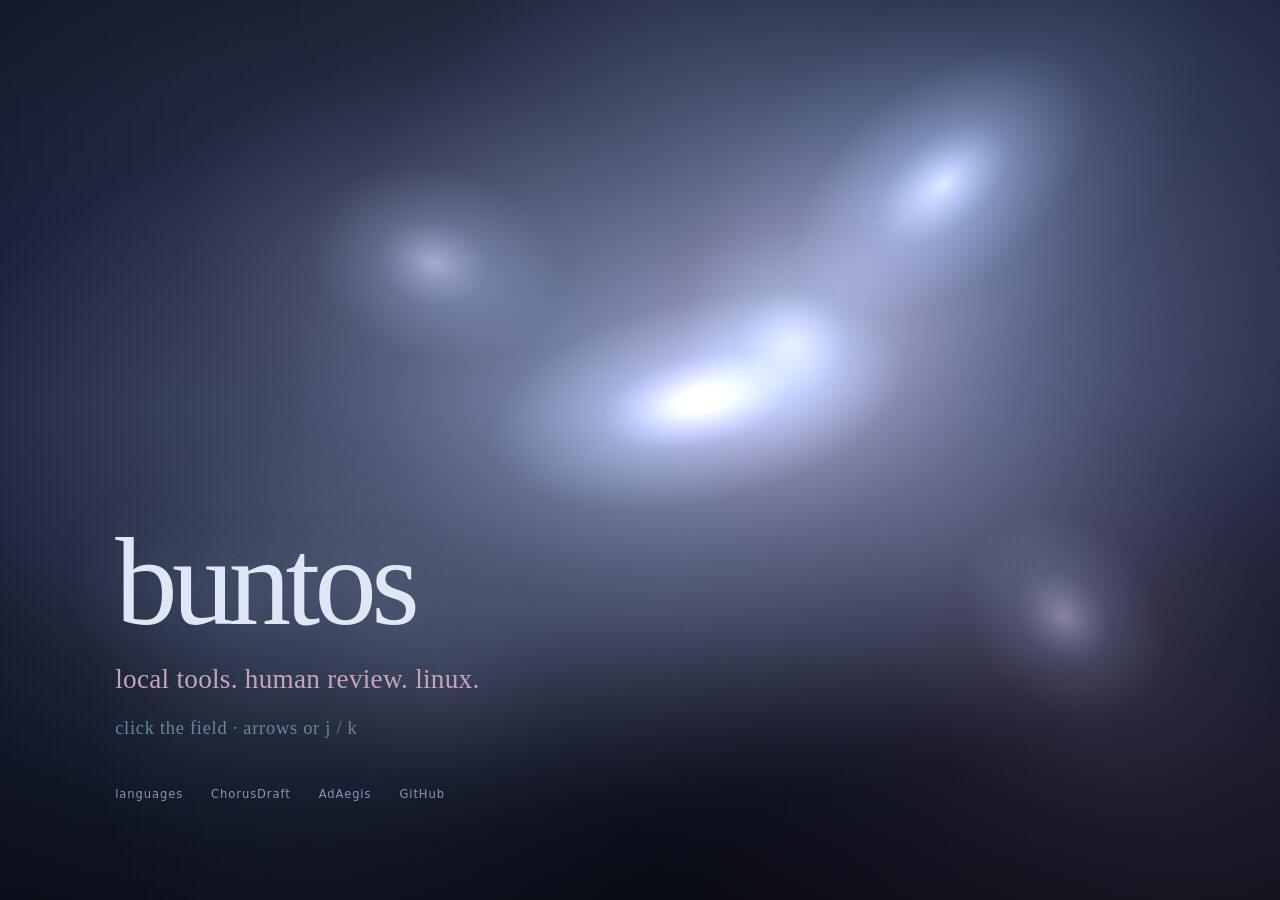
==== docs/index.html @ b964a461 "Field home: whisper node and click-the-field hint; still field.css + field.js." ====
<!DOCTYPE html>
<html lang="en">
<head>
  <meta charset="utf-8" />
  <meta name="viewport" content="width=device-width, initial-scale=1" />
  <title>Buntos</title>
  <meta name="description" content="Buntos. Local tools. Human review. Linux." />
  <meta name="theme-color" content="#0c1124" />
  <meta property="og:title" content="Buntos" />
  <meta property="og:description" content="Local tools. Human review. Linux." />
  <meta property="og:type" content="website" />
  <link rel="stylesheet" href="./field.css" />
</head>
<body>
  <canvas id="field" aria-hidden="true"></canvas>
  <div class="veil" aria-hidden="true"></div>
  <p id="whisper" class="whisper" aria-live="polite"></p>
  <main>
    <h1 class="name">buntos</h1>
    <p class="quiet">local tools. human review. linux.</p>
    <p class="hint">click the field · arrows or j / k</p>
    <nav aria-label="Places">
      <a href="./langs.html">languages</a>
      <a href="https://github.com/buntatoes/chorusdraft">ChorusDraft</a>
      <a href="https://github.com/buntatoes/adaegis">AdAegis</a>
      <a href="https://github.com/buntatoes">GitHub</a>
    </nav>
  </main>
  <script src="./field.js"></script>
</body>
</html>
---- docs/field.css ----
:root {
  --night: #090b16;
  --fog: #0c1124;
  --mist: #141a33;
  --moon: #dfe6f5;
  --moon-soft: #e8e4f0;
  --rose: #c4a5b8;
  --water: #7aa3b8;
  --bloom: #9bb0d4;
  --serif: Georgia, "Iowan Old Style", "Palatino Linotype", Palatino, serif;
  --ui: system-ui, -apple-system, "Segoe UI", sans-serif;
}

*,
*::before,
*::after {
  box-sizing: border-box;
}

html,
body {
  margin: 0;
  min-height: 100%;
  background: #090b16;
  color: var(--moon-soft);
}

body {
  min-height: 100vh;
  min-height: 100dvh;
  overflow: hidden;
  font-family: var(--serif);
  background:
    radial-gradient(120% 80% at 50% -10%, #141a33 0%, transparent 55%),
    radial-gradient(90% 70% at 100% 100%, rgba(122, 163, 184, 0.18), transparent 50%),
    radial-gradient(70% 60% at 0% 90%, rgba(196, 165, 184, 0.14), transparent 48%),
    linear-gradient(180deg, #0c1124 0%, #141a33 42%, #090b16 100%);
}

#field {
  position: fixed;
  inset: 0;
  width: 100%;
  height: 100%;
  display: block;
  z-index: 0;
  pointer-events: none;
}

.veil {
  position: fixed;
  inset: 0;
  z-index: 1;
  pointer-events: none;
  background:
    radial-gradient(ellipse 70% 50% at 50% 100%, rgba(9, 11, 22, 0.55), transparent 62%),
    radial-gradient(ellipse 50% 40% at 50% 0%, rgba(155, 176, 212, 0.08), transparent 55%);
}

.whisper {
  position: fixed;
  left: 50%;
  top: 38%;
  z-index: 4;
  margin: 0;
  max-width: 90vw;
  pointer-events: none;
  transform: translate(-50%, -50%);
  font-family: var(--serif);
  font-size: clamp(2.6rem, 8vw, 6.2rem);
  font-weight: 400;
  letter-spacing: 0.01em;
  line-height: 1;
  text-align: center;
  color: var(--moon-soft);
  text-shadow:
    0 0 36px rgba(155, 176, 212, 0.55),
    0 0 72px rgba(196, 165, 184, 0.28);
  mix-blend-mode: screen;
  opacity: 0;
  transition: opacity 0.9s ease;
}

.whisper.is-on {
  opacity: 0.94;
}

.whisper.is-out {
  opacity: 0;
  transition: opacity 1.5s ease;
}

main {
  position: relative;
  z-index: 3;
  min-height: 100vh;
  min-height: 100dvh;
  display: flex;
  flex-direction: column;
  justify-content: flex-end;
  padding: 8vh 9vw 11vh;
  max-width: 44rem;
}

.name {
  margin: 0;
  font-size: clamp(3.4rem, 10vw, 7.8rem);
  font-weight: 400;
  letter-spacing: -0.045em;
  line-height: 0.9;
  text-transform: lowercase;
  color: var(--moon);
  text-shadow: 0 0 64px rgba(155, 176, 212, 0.28);
}

.quiet {
  margin: 1.4rem 0 0;
  max-width: 22em;
  font-size: clamp(1.15rem, 2.5vw, 1.7rem);
  font-weight: 400;
  letter-spacing: 0.01em;
  line-height: 1.45;
  text-transform: lowercase;
  color: var(--rose);
}

.hint {
  margin: 1.05rem 0 0;
  max-width: 28em;
  font-family: var(--serif);
  font-size: clamp(0.95rem, 1.8vw, 1.15rem);
  font-weight: 400;
  letter-spacing: 0.04em;
  line-height: 1.4;
  text-transform: lowercase;
  color: var(--water);
  opacity: 0.78;
}

nav {
  margin-top: 2.8rem;
  display: flex;
  flex-wrap: wrap;
  gap: 0.9rem 1.75rem;
  font-family: var(--ui);
  font-size: 0.72rem;
  font-weight: 500;
  letter-spacing: 0.08em;
}

nav a {
  color: var(--bloom);
  text-decoration: none;
  opacity: 0.82;
}

nav a:hover {
  color: var(--moon);
  opacity: 1;
}

nav a:focus-visible {
  outline: none;
  color: var(--moon);
  opacity: 1;
  box-shadow: 0 0 0 6px rgba(155, 176, 212, 0.18);
  border-radius: 999px;
}

@media (prefers-reduced-motion: reduce) {
  *,
  *::before,
  *::after {
    animation: none !important;
    transition: none !important;
  }
}
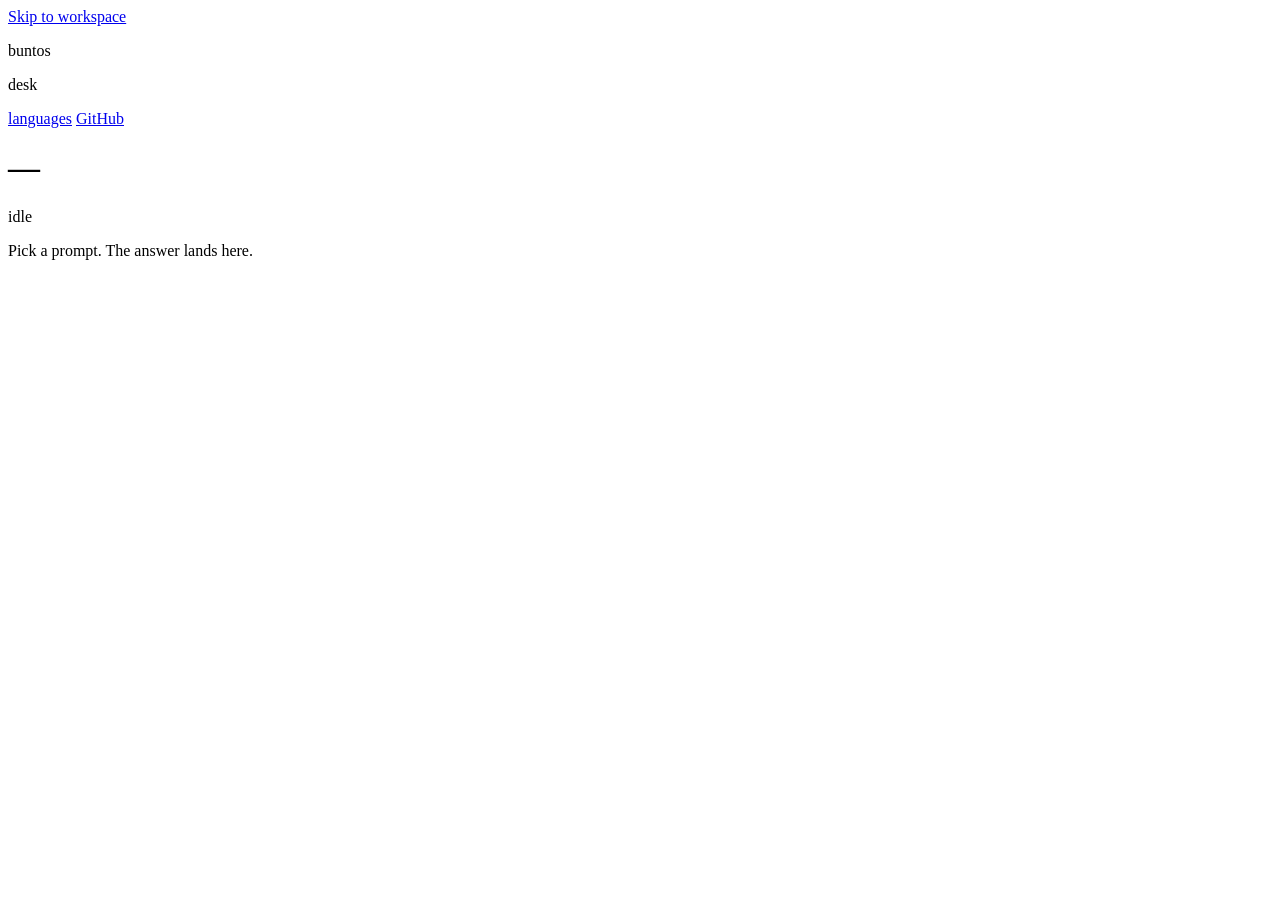
==== commit 21fd6d23: "Add desk index and roster copy." ====
--- a/docs/index.html
+++ b/docs/index.html
@@ -4,28 +4,73 @@
   <meta charset="utf-8" />
   <meta name="viewport" content="width=device-width, initial-scale=1" />
   <title>Buntos</title>
-  <meta name="description" content="Buntos. Local tools. Human review. Linux." />
-  <meta name="theme-color" content="#0c1124" />
+  <meta name="description" content="Buntos. Local tools. Human review. Linux. A desk of bots." />
+  <meta name="theme-color" content="#0e1016" />
   <meta property="og:title" content="Buntos" />
   <meta property="og:description" content="Local tools. Human review. Linux." />
   <meta property="og:type" content="website" />
-  <link rel="stylesheet" href="./field.css" />
+  <link rel="stylesheet" href="./desk.css" />
 </head>
 <body>
-  <canvas id="field" aria-hidden="true"></canvas>
-  <div class="veil" aria-hidden="true"></div>
-  <p id="whisper" class="whisper" aria-live="polite"></p>
-  <main>
-    <h1 class="name">buntos</h1>
-    <p class="quiet">local tools. human review. linux.</p>
-    <p class="hint">click the field · arrows or j / k</p>
-    <nav aria-label="Places">
-      <a href="./langs.html">languages</a>
-      <a href="https://github.com/buntatoes/chorusdraft">ChorusDraft</a>
-      <a href="https://github.com/buntatoes/adaegis">AdAegis</a>
-      <a href="https://github.com/buntatoes">GitHub</a>
-    </nav>
-  </main>
-  <script src="./field.js"></script>
+  <a class="skip" href="#workspace">Skip to workspace</a>
+
+  <div class="desk">
+    <aside class="rail">
+      <header class="brand">
+        <p class="brand-name">buntos</p>
+        <p class="brand-tag">desk</p>
+      </header>
+
+      <div
+        id="roster"
+        class="roster"
+        role="listbox"
+        tabindex="0"
+        aria-label="Bots"
+        aria-activedescendant=""
+      ></div>
+
+      <footer class="rail-foot">
+        <a href="./langs.html">languages</a>
+        <a href="https://github.com/buntatoes">GitHub</a>
+      </footer>
+    </aside>
+
+    <main id="workspace" class="workspace">
+      <header class="work-head">
+        <div class="work-id">
+          <h1 id="bot-name">—</h1>
+          <p id="bot-title" class="work-title"></p>
+        </div>
+        <p id="status-verb" class="status-verb" data-status="idle">idle</p>
+      </header>
+
+      <p id="bot-about" class="about"></p>
+      <p class="visit-wrap">
+        <a id="bot-visit" class="visit" href="#" hidden></a>
+      </p>
+
+      <div id="chips" class="chips" role="group" aria-label="Prompts"></div>
+
+      <section class="surface" aria-label="Transcript">
+        <p id="empty-hint" class="empty">Pick a prompt. The answer lands here.</p>
+        <div id="transcript" class="transcript" aria-live="polite" aria-relevant="additions"></div>
+      </section>
+    </main>
+  </div>
+
+  <noscript>
+    <div class="noscript">
+      <p>This desk needs JavaScript. Meanwhile:</p>
+      <ul>
+        <li><a href="https://github.com/buntatoes/holdfast">Holdfast</a> — syscall gate</li>
+        <li><a href="https://github.com/buntatoes/chorusdraft">ChorusDraft</a> — social drafts</li>
+        <li><a href="https://github.com/buntatoes/adaegis">AdAegis</a> — ad blocker</li>
+        <li><a href="./langs.html">languages</a> — constellation</li>
+      </ul>
+    </div>
+  </noscript>
+
+  <script src="./desk.js"></script>
 </body>
 </html>
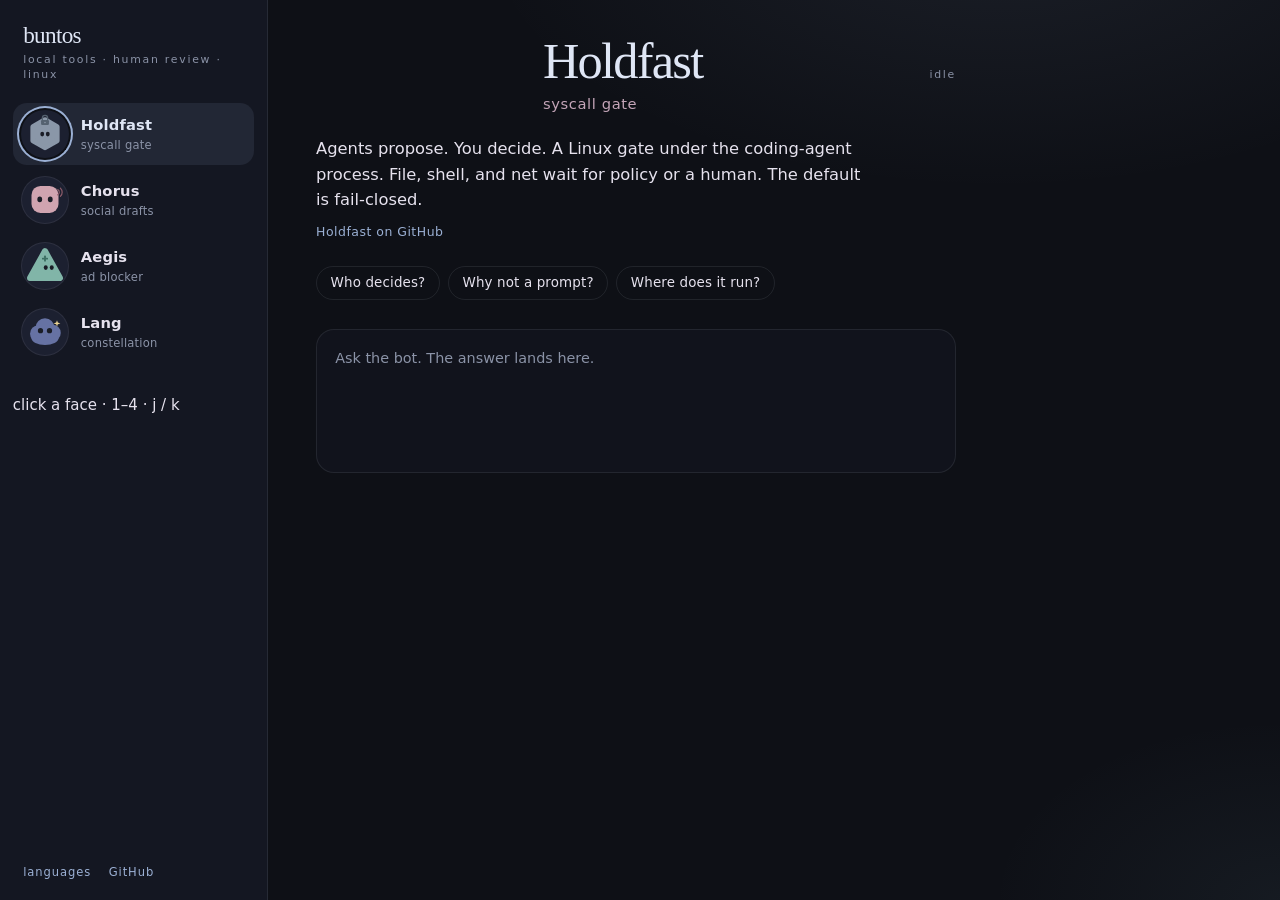
==== commit 0692baa0: "Give the four desk bots shape-and-eyes faces with blink motion." ====
--- a/docs/index.html
+++ b/docs/index.html
@@ -4,8 +4,8 @@
   <meta charset="utf-8" />
   <meta name="viewport" content="width=device-width, initial-scale=1" />
   <title>Buntos</title>
-  <meta name="description" content="Buntos. Local tools. Human review. Linux. A desk of bots." />
-  <meta name="theme-color" content="#0e1016" />
+  <meta name="description" content="Buntos. Local tools. Human review. Linux. A desk of four little bots." />
+  <meta name="theme-color" content="#101218" />
   <meta property="og:title" content="Buntos" />
   <meta property="og:description" content="Local tools. Human review. Linux." />
   <meta property="og:type" content="website" />
@@ -18,7 +18,7 @@
     <aside class="rail">
       <header class="brand">
         <p class="brand-name">buntos</p>
-        <p class="brand-tag">desk</p>
+        <p class="brand-tag">local tools · human review · linux</p>
       </header>
 
       <div
@@ -30,6 +30,8 @@
         aria-activedescendant=""
       ></div>
 
+      <p class="rail-hint">click a face · 1–4 · j / k</p>
+
       <footer class="rail-foot">
         <a href="./langs.html">languages</a>
         <a href="https://github.com/buntatoes">GitHub</a>
@@ -38,6 +40,7 @@
 
     <main id="workspace" class="workspace">
       <header class="work-head">
+        <div class="work-face" id="work-face" aria-hidden="true"></div>
         <div class="work-id">
           <h1 id="bot-name">—</h1>
           <p id="bot-title" class="work-title"></p>
@@ -53,7 +56,7 @@
       <div id="chips" class="chips" role="group" aria-label="Prompts"></div>
 
       <section class="surface" aria-label="Transcript">
-        <p id="empty-hint" class="empty">Pick a prompt. The answer lands here.</p>
+        <p id="empty-hint" class="empty">Ask the bot. The answer lands here.</p>
         <div id="transcript" class="transcript" aria-live="polite" aria-relevant="additions"></div>
       </section>
     </main>
@@ -63,7 +66,7 @@
     <div class="noscript">
       <p>This desk needs JavaScript. Meanwhile:</p>
       <ul>
-        <li><a href="https://github.com/buntatoes/holdfast">Holdfast</a> — syscall gate</li>
+        <li><a href="https://github.com/buntatoes/holdfast">Holdfast</a> — Linux gate</li>
         <li><a href="https://github.com/buntatoes/chorusdraft">ChorusDraft</a> — social drafts</li>
         <li><a href="https://github.com/buntatoes/adaegis">AdAegis</a> — ad blocker</li>
         <li><a href="./langs.html">languages</a> — constellation</li>
--- a/docs/desk.css
+++ b/docs/desk.css
@@ -0,0 +1,540 @@
+:root {
+  color-scheme: dark;
+  --desk: #0e1016;
+  --rail: #141722;
+  --well: #1c2030;
+  --hair: rgba(223, 230, 245, 0.09);
+  --ink: #e6e2ee;
+  --mute: #8b93a7;
+  --rose: #c4a5b8;
+  --water: #7aa3b8;
+  --bloom: #9bb0d4;
+  --moon: #dfe6f5;
+  --ui: system-ui, -apple-system, "Segoe UI", sans-serif;
+  --display: Georgia, "Iowan Old Style", "Palatino Linotype", Palatino, serif;
+  --avatar: 48px;
+  --radius: 18px;
+}
+
+*,
+*::before,
+*::after {
+  box-sizing: border-box;
+}
+
+html,
+body {
+  margin: 0;
+  min-height: 100%;
+  background: var(--desk);
+  color: var(--ink);
+}
+
+body {
+  min-height: 100vh;
+  min-height: 100dvh;
+  font-family: var(--ui);
+  font-size: 15px;
+  line-height: 1.45;
+  background:
+    radial-gradient(ellipse 70% 50% at 78% -8%, rgba(155, 176, 212, 0.09), transparent 58%),
+    radial-gradient(ellipse 45% 40% at 100% 100%, rgba(122, 163, 184, 0.07), transparent 50%),
+    var(--desk);
+}
+
+.skip {
+  position: absolute;
+  left: 0.75rem;
+  top: -3rem;
+  z-index: 20;
+  padding: 0.45rem 0.7rem;
+  border-radius: 999px;
+  background: var(--well);
+  color: var(--moon);
+  text-decoration: none;
+}
+
+.skip:focus {
+  top: 0.75rem;
+}
+
+.desk {
+  display: grid;
+  grid-template-columns: 16.75rem minmax(0, 1fr);
+  min-height: 100vh;
+  min-height: 100dvh;
+}
+
+.rail {
+  display: flex;
+  flex-direction: column;
+  gap: 1.1rem;
+  padding: 1.15rem 0.8rem 1rem;
+  background: var(--rail);
+  border-right: 1px solid var(--hair);
+}
+
+.brand {
+  padding: 0.35rem 0.65rem 0.15rem;
+}
+
+.brand-name {
+  margin: 0;
+  font-family: var(--display);
+  font-size: 1.45rem;
+  font-weight: 400;
+  letter-spacing: -0.03em;
+  line-height: 1;
+  color: var(--moon);
+}
+
+.brand-tag {
+  margin: 0.28rem 0 0;
+  font-size: 0.68rem;
+  letter-spacing: 0.16em;
+  text-transform: lowercase;
+  color: var(--mute);
+}
+
+.roster {
+  display: flex;
+  flex-direction: column;
+  gap: 0.28rem;
+  margin: 0;
+  padding: 0;
+  border: 0;
+  outline: none;
+}
+
+.roster:focus-visible {
+  box-shadow: 0 0 0 2px rgba(155, 176, 212, 0.35);
+  border-radius: var(--radius);
+}
+
+.option {
+  display: flex;
+  align-items: center;
+  gap: 0.75rem;
+  margin: 0;
+  padding: 0.42rem 0.5rem;
+  border-radius: 14px;
+  color: var(--mute);
+  cursor: pointer;
+}
+
+.option:hover {
+  background: rgba(155, 176, 212, 0.05);
+}
+
+.option.is-selected {
+  background: rgba(155, 176, 212, 0.1);
+  color: var(--ink);
+}
+
+.option.is-selected .opt-name {
+  color: var(--moon);
+}
+
+.avatar {
+  position: relative;
+  flex: 0 0 var(--avatar);
+  width: var(--avatar);
+  height: var(--avatar);
+  border-radius: 50%;
+  overflow: hidden;
+  background: var(--well);
+  box-shadow: inset 0 0 0 1px rgba(232, 228, 240, 0.08);
+}
+
+.option.is-selected .avatar {
+  box-shadow:
+    0 0 0 2px var(--desk),
+    0 0 0 4px var(--bloom);
+}
+
+.avatar img,
+.avatar svg {
+  display: block;
+  width: 100%;
+  height: 100%;
+}
+
+.avatar .bot-face {
+  transform-box: fill-box;
+  transform-origin: center;
+}
+
+.avatar .bot-eye {
+  transform-box: fill-box;
+  transform-origin: center;
+  animation: bot-blink 4.8s ease-in-out infinite;
+}
+
+.avatar .bot-eye-r {
+  animation-delay: 0.07s;
+}
+
+.avatar.is-idle .bot-face {
+  animation: idle-breathe 4.8s ease-in-out infinite;
+}
+
+.avatar.is-working .bot-face {
+  animation: kick 0.56s cubic-bezier(0.33, 1.35, 0.64, 1) infinite;
+}
+
+.avatar.is-waiting .bot-face {
+  animation: wait-tilt 2.8s ease-in-out infinite;
+}
+
+.avatar.is-waiting .bot-eyes {
+  transform-box: fill-box;
+  transform-origin: center;
+  animation: bot-look 2.8s ease-in-out infinite;
+}
+
+.avatar.is-working {
+  animation: kick 0.56s cubic-bezier(0.33, 1.35, 0.64, 1) infinite;
+}
+
+.avatar.is-waiting {
+  animation: wait-tilt 1.35s ease-in-out infinite;
+}
+
+.avatar.is-idle {
+  animation: idle-breathe 4.8s ease-in-out infinite;
+}
+
+.avatar:has(.bot-face).is-working,
+.avatar:has(.bot-face).is-waiting,
+.avatar:has(.bot-face).is-idle {
+  animation: none;
+}
+
+.opt-copy {
+  display: flex;
+  min-width: 0;
+  flex-direction: column;
+  gap: 0.08rem;
+}
+
+.opt-name {
+  font-size: 0.92rem;
+  font-weight: 550;
+  letter-spacing: 0.01em;
+  color: var(--ink);
+}
+
+.opt-title {
+  font-size: 0.72rem;
+  letter-spacing: 0.02em;
+  color: var(--mute);
+}
+
+.rail-foot {
+  display: flex;
+  flex-wrap: wrap;
+  gap: 0.85rem 1.1rem;
+  margin-top: auto;
+  padding: 0.35rem 0.65rem 0.2rem;
+  font-size: 0.72rem;
+  letter-spacing: 0.08em;
+}
+
+.rail-foot a,
+.visit {
+  color: var(--bloom);
+  text-decoration: none;
+}
+
+.rail-foot a:hover,
+.visit:hover,
+.rail-foot a:focus-visible,
+.visit:focus-visible {
+  color: var(--moon);
+  outline: none;
+}
+
+.workspace {
+  display: flex;
+  flex-direction: column;
+  min-width: 0;
+  padding: 2.4rem 3rem 3rem;
+  max-width: 46rem;
+}
+
+.work-head {
+  display: flex;
+  align-items: baseline;
+  justify-content: space-between;
+  gap: 1rem;
+}
+
+.work-id h1 {
+  margin: 0;
+  font-family: var(--display);
+  font-size: clamp(2.1rem, 5vw, 3.15rem);
+  font-weight: 400;
+  letter-spacing: -0.035em;
+  line-height: 0.95;
+  color: var(--moon);
+}
+
+.work-title {
+  margin: 0.45rem 0 0;
+  font-size: 0.92rem;
+  letter-spacing: 0.04em;
+  color: var(--rose);
+}
+
+.status-verb {
+  margin: 0;
+  font-size: 0.68rem;
+  letter-spacing: 0.16em;
+  text-transform: lowercase;
+  color: var(--mute);
+}
+
+.status-verb[data-status="working"] {
+  color: var(--bloom);
+}
+
+.status-verb[data-status="waiting"] {
+  color: var(--rose);
+}
+
+.about {
+  margin: 1.35rem 0 0;
+  max-width: 34em;
+  font-size: 1.02rem;
+  line-height: 1.55;
+  color: var(--ink);
+}
+
+.visit-wrap {
+  margin: 0.7rem 0 0;
+  font-size: 0.78rem;
+  letter-spacing: 0.04em;
+}
+
+.chips {
+  display: flex;
+  flex-wrap: wrap;
+  gap: 0.5rem;
+  margin: 1.5rem 0 0;
+}
+
+.chip {
+  margin: 0;
+  padding: 0.42rem 0.85rem;
+  border: 1px solid var(--hair);
+  border-radius: 999px;
+  background: transparent;
+  color: var(--ink);
+  font: inherit;
+  font-size: 0.84rem;
+  letter-spacing: 0.01em;
+  cursor: pointer;
+}
+
+.chip:hover,
+.chip:focus-visible {
+  border-color: var(--bloom);
+  color: var(--moon);
+  outline: none;
+}
+
+.chip.is-on {
+  background: rgba(155, 176, 212, 0.12);
+  border-color: rgba(155, 176, 212, 0.4);
+}
+
+.surface {
+  margin-top: 1.8rem;
+  padding: 1.15rem 1.2rem 1.25rem;
+  min-height: 9rem;
+  border-radius: var(--radius);
+  background: rgba(20, 23, 34, 0.55);
+  box-shadow: inset 0 0 0 1px var(--hair);
+}
+
+.empty {
+  margin: 0;
+  color: var(--mute);
+  font-size: 0.9rem;
+}
+
+.empty.is-hidden {
+  display: none;
+}
+
+.transcript {
+  display: flex;
+  flex-direction: column;
+  gap: 1rem;
+}
+
+.turn {
+  margin: 0;
+}
+
+.turn-who {
+  margin: 0;
+  font-size: 0.68rem;
+  letter-spacing: 0.12em;
+  text-transform: lowercase;
+  color: var(--mute);
+}
+
+.turn.is-you .turn-who {
+  color: var(--rose);
+}
+
+.turn-body {
+  margin: 0.28rem 0 0;
+  max-width: 36em;
+  line-height: 1.55;
+}
+
+.turn-body a {
+  color: var(--bloom);
+}
+
+.turn-body a:hover,
+.turn-body a:focus-visible {
+  color: var(--moon);
+}
+
+.noscript {
+  position: relative;
+  z-index: 5;
+  padding: 1.5rem 1.75rem 2rem;
+  max-width: 36rem;
+}
+
+.noscript ul {
+  padding-left: 1.1rem;
+}
+
+.noscript a {
+  color: var(--bloom);
+}
+
+@keyframes kick {
+  0%,
+  100% {
+    transform: translateY(0) scale(1, 1);
+  }
+  32% {
+    transform: translateY(-13%) scale(0.97, 1.06);
+  }
+  54% {
+    transform: translateY(3%) scale(1.04, 0.94);
+  }
+}
+
+@keyframes wait-tilt {
+  0%,
+  100% {
+    transform: rotate(-7deg) translateY(0);
+  }
+  50% {
+    transform: rotate(-7deg) translateY(-3%);
+  }
+}
+
+@keyframes idle-breathe {
+  0%,
+  100% {
+    transform: translateY(0);
+  }
+  50% {
+    transform: translateY(-5%);
+  }
+}
+
+@keyframes bot-blink {
+  0%,
+  86%,
+  94%,
+  100% {
+    transform: scaleY(1);
+  }
+  89%,
+  91% {
+    transform: scaleY(0.12);
+  }
+}
+
+@keyframes bot-look {
+  0%,
+  100% {
+    transform: translateX(6%);
+  }
+  50% {
+    transform: translateX(16%);
+  }
+}
+
+@media (max-width: 720px) {
+  .desk {
+    grid-template-columns: 1fr;
+    grid-template-rows: auto 1fr;
+  }
+
+  .rail {
+    flex-direction: column;
+    gap: 0.45rem;
+    padding: 0.65rem 0.7rem 0.55rem;
+    border-right: 0;
+    border-bottom: 1px solid var(--hair);
+  }
+
+  .brand {
+    display: flex;
+    align-items: baseline;
+    gap: 0.55rem;
+    padding: 0.1rem 0.2rem 0;
+  }
+
+  .brand-name {
+    font-size: 1.15rem;
+  }
+
+  .roster {
+    flex-direction: row;
+    gap: 0.35rem;
+    overflow-x: auto;
+    -webkit-overflow-scrolling: touch;
+    scrollbar-width: thin;
+  }
+
+  .option {
+    flex: 0 0 auto;
+    padding: 0.28rem;
+  }
+
+  .option .opt-copy {
+    display: none;
+  }
+
+  .rail-foot {
+    display: none;
+  }
+
+  .workspace {
+    padding: 1.4rem 1.15rem 2.2rem;
+  }
+
+  .work-head {
+    align-items: flex-start;
+  }
+}
+
+@media (prefers-reduced-motion: reduce) {
+  *,
+  *::before,
+  *::after {
+    animation: none !important;
+    transition: none !important;
+  }
+}
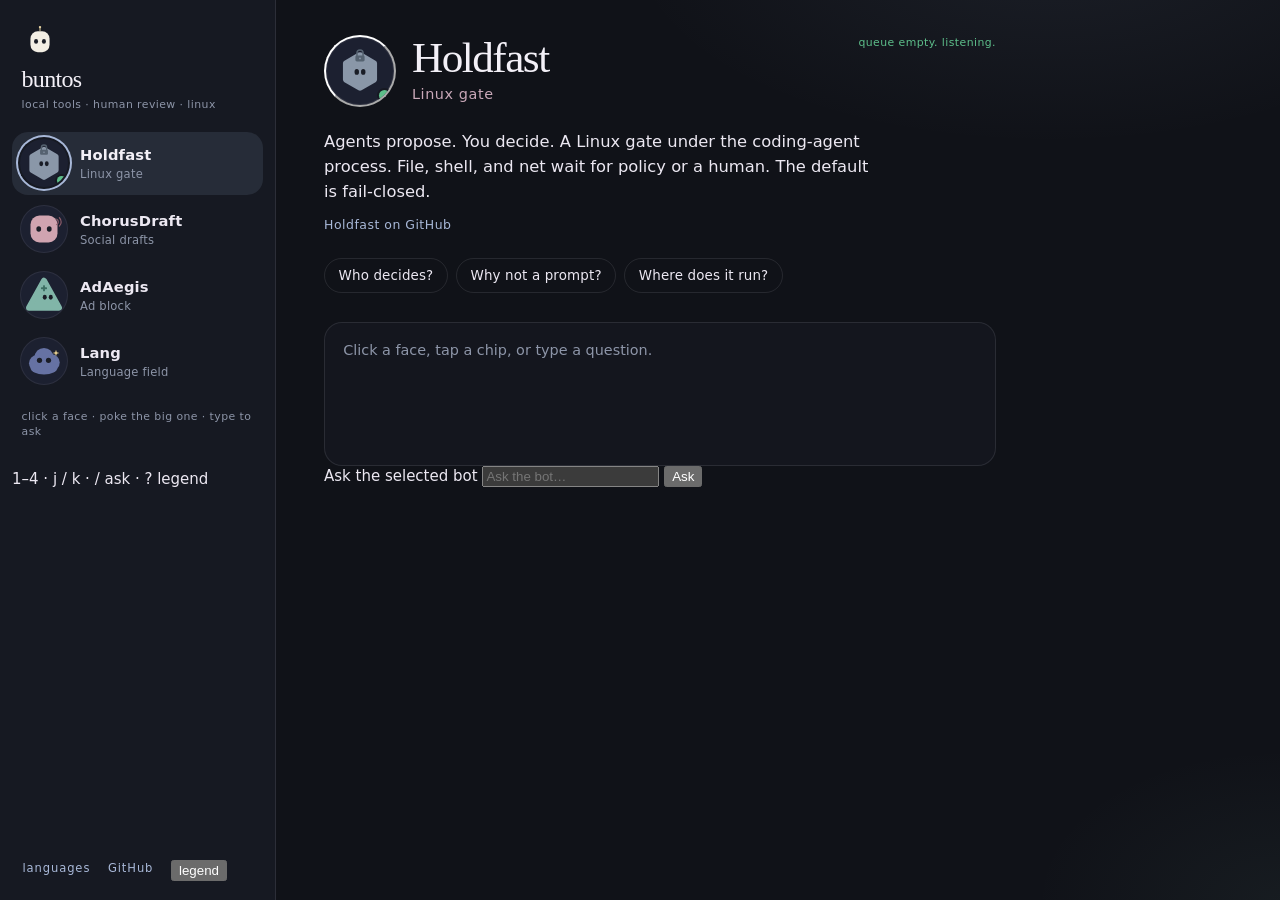
==== commit cc92d96f: "Add Grok-bot desk page, mascot, and gaze-ready faces." ====
--- a/docs/index.html
+++ b/docs/index.html
@@ -4,21 +4,26 @@
   <meta charset="utf-8" />
   <meta name="viewport" content="width=device-width, initial-scale=1" />
   <title>Buntos</title>
-  <meta name="description" content="Buntos. Local tools. Human review. Linux. A desk of four little bots." />
-  <meta name="theme-color" content="#101218" />
+  <meta name="description" content="Buntos. Local tools. Human review. Linux. A Grok-bot desk of four little faces." />
+  <meta name="theme-color" content="#07080c" />
   <meta property="og:title" content="Buntos" />
   <meta property="og:description" content="Local tools. Human review. Linux." />
   <meta property="og:type" content="website" />
+  <link rel="icon" href="./bots/desk.svg" type="image/svg+xml" />
   <link rel="stylesheet" href="./desk.css" />
 </head>
 <body>
   <a class="skip" href="#workspace">Skip to workspace</a>
+  <div class="grain" aria-hidden="true"></div>
 
   <div class="desk">
     <aside class="rail">
       <header class="brand">
-        <p class="brand-name">buntos</p>
-        <p class="brand-tag">local tools · human review · linux</p>
+        <img class="brand-face" src="./bots/desk.svg" width="36" height="36" alt="" />
+        <div>
+          <p class="brand-name">buntos</p>
+          <p class="brand-tag">local tools · human review · linux</p>
+        </div>
       </header>
 
       <div
@@ -30,17 +35,19 @@
         aria-activedescendant=""
       ></div>
 
-      <p class="rail-hint">click a face · 1–4 · j / k</p>
+      <p class="rail-hint">click a face · poke the big one · type to ask</p>
+      <p class="rail-keys">1–4 · j / k · / ask · ? legend</p>
 
       <footer class="rail-foot">
         <a href="./langs.html">languages</a>
         <a href="https://github.com/buntatoes">GitHub</a>
+        <button type="button" class="text-btn" id="help-open">legend</button>
       </footer>
     </aside>
 
     <main id="workspace" class="workspace">
       <header class="work-head">
-        <div class="work-face" id="work-face" aria-hidden="true"></div>
+        <button type="button" class="work-face" id="work-face" title="Poke the bot" aria-label="Poke the selected bot"></button>
         <div class="work-id">
           <h1 id="bot-name">—</h1>
           <p id="bot-title" class="work-title"></p>
@@ -49,6 +56,7 @@
       </header>
 
       <p id="bot-about" class="about"></p>
+      <ul id="specs" class="specs" hidden></ul>
       <p class="visit-wrap">
         <a id="bot-visit" class="visit" href="#" hidden></a>
       </p>
@@ -56,10 +64,41 @@
       <div id="chips" class="chips" role="group" aria-label="Prompts"></div>
 
       <section class="surface" aria-label="Transcript">
-        <p id="empty-hint" class="empty">Ask the bot. The answer lands here.</p>
+        <p id="empty-hint" class="empty">Click a face, tap a chip, or type a question.</p>
         <div id="transcript" class="transcript" aria-live="polite" aria-relevant="additions"></div>
       </section>
+
+      <form id="ask-form" class="composer" action="#">
+        <label class="sr-only" for="ask">Ask the selected bot</label>
+        <input
+          id="ask"
+          name="ask"
+          type="text"
+          maxlength="240"
+          autocomplete="off"
+          spellcheck="false"
+          placeholder="Ask the bot…"
+        />
+        <button type="submit" class="send">Ask</button>
+      </form>
     </main>
+  </div>
+
+  <div id="help" class="help" hidden>
+    <div class="help-card" role="dialog" aria-modal="true" aria-labelledby="help-title">
+      <p class="kicker" id="help-title">legend</p>
+      <p class="help-lede">Four little bots. Simple shapes, eyes, motion. Not a chat persona — a desk.</p>
+      <ul>
+        <li><kbd>1</kbd>–<kbd>4</kbd> sit at a bot</li>
+        <li><kbd>j</kbd> / <kbd>k</kbd> or arrows walk the roster</li>
+        <li><kbd>/</kbd> focus the ask bar</li>
+        <li><kbd>Enter</kbd> send · <kbd>Esc</kbd> close</li>
+        <li>Click the big face to poke it</li>
+        <li>Eyes follow the pointer</li>
+      </ul>
+      <p class="help-foot">Holdfast gates Linux. ChorusDraft drafts. AdAegis blocks ads. Lang keeps the sky.</p>
+      <button type="button" class="send" id="help-close">Got it</button>
+    </div>
   </div>
 
   <noscript>
--- a/docs/desk.css
+++ b/docs/desk.css
@@ -1,18 +1,21 @@
 :root {
   color-scheme: dark;
-  --desk: #0e1016;
-  --rail: #141722;
+  --desk: #101218;
+  --rail: #161922;
   --well: #1c2030;
-  --hair: rgba(223, 230, 245, 0.09);
-  --ink: #e6e2ee;
-  --mute: #8b93a7;
-  --rose: #c4a5b8;
-  --water: #7aa3b8;
-  --bloom: #9bb0d4;
-  --moon: #dfe6f5;
-  --ui: system-ui, -apple-system, "Segoe UI", sans-serif;
+  --hair: rgba(232, 228, 240, 0.1);
+  --ink: #ece8f2;
+  --mute: #8d95a8;
+  --rose: #c9a8b8;
+  --bloom: #a8b8d8;
+  --moon: #f3f0f7;
+  --live: #5dbe8a;
+  --busy: #9b8cf0;
+  --wait: #d4a574;
+  --ui: "Segoe UI", system-ui, -apple-system, sans-serif;
   --display: Georgia, "Iowan Old Style", "Palatino Linotype", Palatino, serif;
   --avatar: 48px;
+  --face: 72px;
   --radius: 18px;
 }
 
@@ -37,8 +40,8 @@
   font-size: 15px;
   line-height: 1.45;
   background:
-    radial-gradient(ellipse 70% 50% at 78% -8%, rgba(155, 176, 212, 0.09), transparent 58%),
-    radial-gradient(ellipse 45% 40% at 100% 100%, rgba(122, 163, 184, 0.07), transparent 50%),
+    radial-gradient(ellipse 60% 40% at 82% -6%, rgba(155, 176, 212, 0.08), transparent 55%),
+    radial-gradient(ellipse 40% 35% at 100% 100%, rgba(129, 181, 168, 0.06), transparent 48%),
     var(--desk);
 }
 
@@ -60,7 +63,7 @@
 
 .desk {
   display: grid;
-  grid-template-columns: 16.75rem minmax(0, 1fr);
+  grid-template-columns: 17.25rem minmax(0, 1fr);
   min-height: 100vh;
   min-height: 100dvh;
 }
@@ -68,20 +71,20 @@
 .rail {
   display: flex;
   flex-direction: column;
-  gap: 1.1rem;
-  padding: 1.15rem 0.8rem 1rem;
+  gap: 0.85rem;
+  padding: 1.2rem 0.75rem 1rem;
   background: var(--rail);
   border-right: 1px solid var(--hair);
 }
 
 .brand {
-  padding: 0.35rem 0.65rem 0.15rem;
+  padding: 0.3rem 0.6rem 0.35rem;
 }
 
 .brand-name {
   margin: 0;
   font-family: var(--display);
-  font-size: 1.45rem;
+  font-size: 1.5rem;
   font-weight: 400;
   letter-spacing: -0.03em;
   line-height: 1;
@@ -89,17 +92,16 @@
 }
 
 .brand-tag {
-  margin: 0.28rem 0 0;
+  margin: 0.4rem 0 0;
   font-size: 0.68rem;
-  letter-spacing: 0.16em;
-  text-transform: lowercase;
+  letter-spacing: 0.04em;
   color: var(--mute);
 }
 
 .roster {
   display: flex;
   flex-direction: column;
-  gap: 0.28rem;
+  gap: 0.2rem;
   margin: 0;
   padding: 0;
   border: 0;
@@ -116,18 +118,23 @@
   align-items: center;
   gap: 0.75rem;
   margin: 0;
-  padding: 0.42rem 0.5rem;
-  border-radius: 14px;
+  padding: 0.46rem 0.5rem;
+  border: 0;
+  border-radius: 16px;
+  background: transparent;
   color: var(--mute);
+  font: inherit;
+  text-align: left;
   cursor: pointer;
+  width: 100%;
 }
 
 .option:hover {
-  background: rgba(155, 176, 212, 0.05);
+  background: rgba(155, 176, 212, 0.06);
 }
 
 .option.is-selected {
-  background: rgba(155, 176, 212, 0.1);
+  background: rgba(155, 176, 212, 0.12);
   color: var(--ink);
 }
 
@@ -135,7 +142,8 @@
   color: var(--moon);
 }
 
-.avatar {
+.avatar,
+.work-face {
   position: relative;
   flex: 0 0 var(--avatar);
   width: var(--avatar);
@@ -146,80 +154,115 @@
   box-shadow: inset 0 0 0 1px rgba(232, 228, 240, 0.08);
 }
 
+.work-face {
+  flex-basis: var(--face);
+  width: var(--face);
+  height: var(--face);
+}
+
 .option.is-selected .avatar {
   box-shadow:
-    0 0 0 2px var(--desk),
+    0 0 0 2px var(--rail),
     0 0 0 4px var(--bloom);
 }
 
 .avatar img,
-.avatar svg {
+.avatar svg,
+.work-face svg {
   display: block;
   width: 100%;
   height: 100%;
 }
 
-.avatar .bot-face {
+.avatar .bot-face,
+.work-face .bot-face {
   transform-box: fill-box;
   transform-origin: center;
 }
 
-.avatar .bot-eye {
+.avatar .bot-eye,
+.work-face .bot-eye {
   transform-box: fill-box;
   transform-origin: center;
   animation: bot-blink 4.8s ease-in-out infinite;
 }
 
-.avatar .bot-eye-r {
+.avatar .bot-eye-r,
+.work-face .bot-eye-r {
   animation-delay: 0.07s;
 }
 
-.avatar.is-idle .bot-face {
+.avatar.is-idle .bot-face,
+.work-face.is-idle .bot-face {
   animation: idle-breathe 4.8s ease-in-out infinite;
 }
 
-.avatar.is-working .bot-face {
+.avatar.is-working .bot-face,
+.work-face.is-working .bot-face {
   animation: kick 0.56s cubic-bezier(0.33, 1.35, 0.64, 1) infinite;
 }
 
-.avatar.is-waiting .bot-face {
+.avatar.is-waiting .bot-face,
+.work-face.is-waiting .bot-face {
   animation: wait-tilt 2.8s ease-in-out infinite;
 }
 
-.avatar.is-waiting .bot-eyes {
+.avatar.is-waiting .bot-eyes,
+.work-face.is-waiting .bot-eyes {
   transform-box: fill-box;
   transform-origin: center;
   animation: bot-look 2.8s ease-in-out infinite;
 }
 
-.avatar.is-working {
-  animation: kick 0.56s cubic-bezier(0.33, 1.35, 0.64, 1) infinite;
-}
-
-.avatar.is-waiting {
-  animation: wait-tilt 1.35s ease-in-out infinite;
-}
-
-.avatar.is-idle {
-  animation: idle-breathe 4.8s ease-in-out infinite;
-}
-
-.avatar:has(.bot-face).is-working,
-.avatar:has(.bot-face).is-waiting,
-.avatar:has(.bot-face).is-idle {
-  animation: none;
+.avatar::after,
+.work-face::after {
+  content: "";
+  position: absolute;
+  right: 2px;
+  bottom: 2px;
+  width: 9px;
+  height: 9px;
+  border-radius: 50%;
+  background: var(--live);
+  box-shadow: 0 0 0 2px var(--rail);
+  opacity: 0;
+}
+
+.work-face::after {
+  right: 4px;
+  bottom: 4px;
+  width: 11px;
+  height: 11px;
+}
+
+.option.is-selected .avatar.is-idle::after,
+.work-face.is-idle::after {
+  opacity: 1;
+  background: var(--live);
+}
+
+.avatar.is-working::after,
+.work-face.is-working::after {
+  opacity: 1;
+  background: var(--busy);
+}
+
+.avatar.is-waiting::after,
+.work-face.is-waiting::after {
+  opacity: 1;
+  background: var(--wait);
 }
 
 .opt-copy {
   display: flex;
   min-width: 0;
   flex-direction: column;
-  gap: 0.08rem;
+  gap: 0.06rem;
 }
 
 .opt-name {
   font-size: 0.92rem;
-  font-weight: 550;
+  font-weight: 600;
   letter-spacing: 0.01em;
   color: var(--ink);
 }
@@ -227,6 +270,13 @@
 .opt-title {
   font-size: 0.72rem;
   letter-spacing: 0.02em;
+  color: var(--mute);
+}
+
+.rail-hint {
+  margin: 0.15rem 0.6rem 0;
+  font-size: 0.68rem;
+  letter-spacing: 0.04em;
   color: var(--mute);
 }
 
@@ -258,21 +308,25 @@
   display: flex;
   flex-direction: column;
   min-width: 0;
-  padding: 2.4rem 3rem 3rem;
-  max-width: 46rem;
+  padding: 2.2rem 3rem 3rem;
+  max-width: 48rem;
 }
 
 .work-head {
   display: flex;
-  align-items: baseline;
-  justify-content: space-between;
+  align-items: center;
   gap: 1rem;
 }
 
+.work-id {
+  min-width: 0;
+  flex: 1;
+}
+
 .work-id h1 {
   margin: 0;
   font-family: var(--display);
-  font-size: clamp(2.1rem, 5vw, 3.15rem);
+  font-size: clamp(1.85rem, 4.2vw, 2.7rem);
   font-weight: 400;
   letter-spacing: -0.035em;
   line-height: 0.95;
@@ -280,26 +334,32 @@
 }
 
 .work-title {
-  margin: 0.45rem 0 0;
-  font-size: 0.92rem;
+  margin: 0.4rem 0 0;
+  font-size: 0.9rem;
   letter-spacing: 0.04em;
   color: var(--rose);
 }
 
 .status-verb {
-  margin: 0;
+  margin: 0 0 auto;
   font-size: 0.68rem;
-  letter-spacing: 0.16em;
+  letter-spacing: 0.04em;
   text-transform: lowercase;
   color: var(--mute);
+  max-width: 12rem;
+  text-align: right;
 }
 
 .status-verb[data-status="working"] {
-  color: var(--bloom);
+  color: var(--busy);
 }
 
 .status-verb[data-status="waiting"] {
-  color: var(--rose);
+  color: var(--wait);
+}
+
+.status-verb[data-status="idle"] {
+  color: var(--live);
 }
 
 .about {
@@ -353,7 +413,7 @@
   padding: 1.15rem 1.2rem 1.25rem;
   min-height: 9rem;
   border-radius: var(--radius);
-  background: rgba(20, 23, 34, 0.55);
+  background: rgba(22, 25, 34, 0.7);
   box-shadow: inset 0 0 0 1px var(--hair);
 }
 
@@ -483,8 +543,8 @@
 
   .rail {
     flex-direction: column;
-    gap: 0.45rem;
-    padding: 0.65rem 0.7rem 0.55rem;
+    gap: 0.4rem;
+    padding: 0.7rem 0.7rem 0.55rem;
     border-right: 0;
     border-bottom: 1px solid var(--hair);
   }
@@ -498,6 +558,12 @@
 
   .brand-name {
     font-size: 1.15rem;
+  }
+
+  .brand-tag,
+  .rail-hint,
+  .rail-foot {
+    display: none;
   }
 
   .roster {
@@ -510,6 +576,7 @@
 
   .option {
     flex: 0 0 auto;
+    width: auto;
     padding: 0.28rem;
   }
 
@@ -517,16 +584,19 @@
     display: none;
   }
 
-  .rail-foot {
-    display: none;
-  }
-
   .workspace {
-    padding: 1.4rem 1.15rem 2.2rem;
+    padding: 1.35rem 1.15rem 2.2rem;
   }
 
   .work-head {
     align-items: flex-start;
+    flex-wrap: wrap;
+  }
+
+  .status-verb {
+    margin: 0;
+    text-align: left;
+    max-width: none;
   }
 }
 
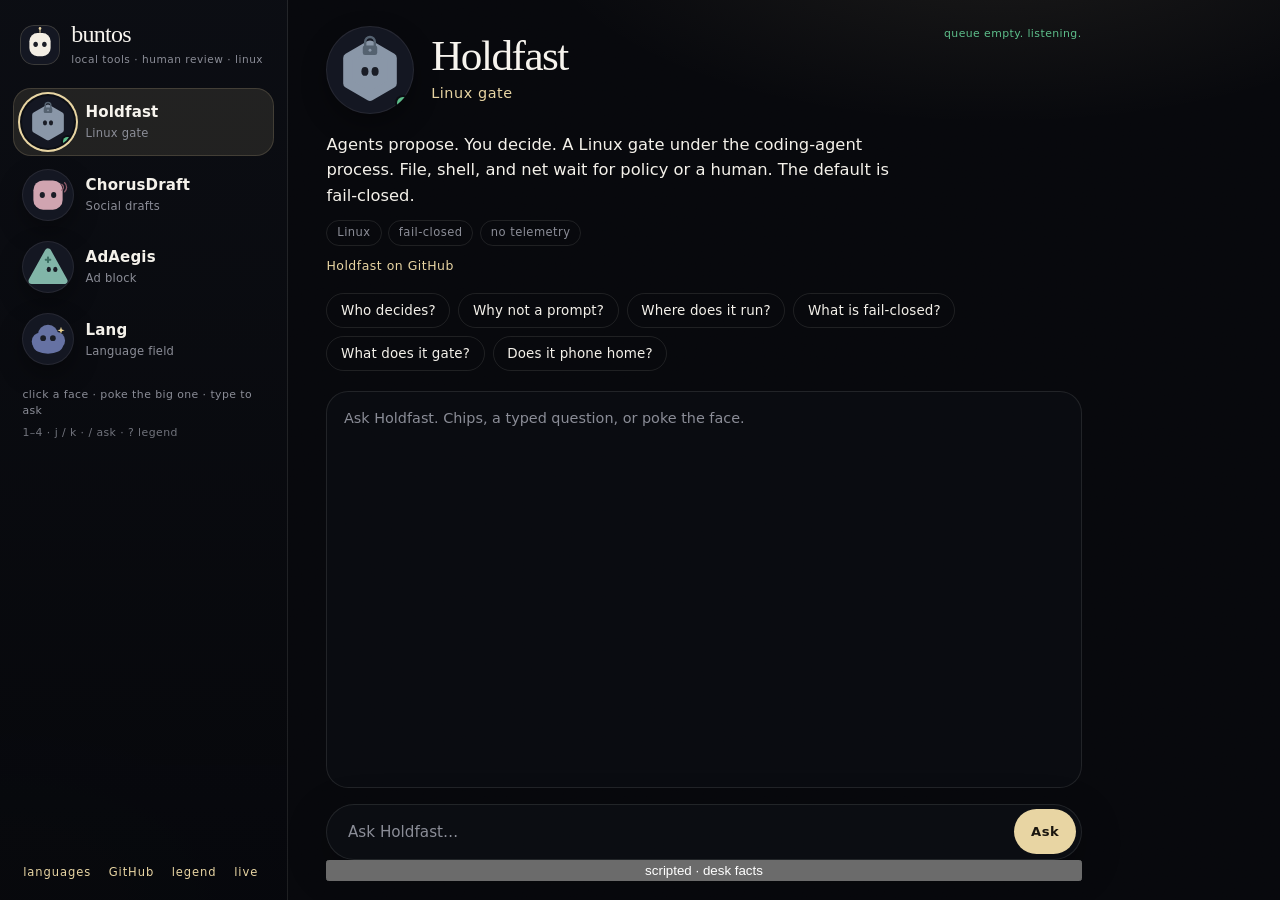
==== commit d0248042: "Add optional live model replies on the static desk." ====
--- a/docs/index.html
+++ b/docs/index.html
@@ -42,6 +42,7 @@
         <a href="./langs.html">languages</a>
         <a href="https://github.com/buntatoes">GitHub</a>
         <button type="button" class="text-btn" id="help-open">legend</button>
+        <button type="button" class="text-btn" id="ai-open">live</button>
       </footer>
     </aside>
 
@@ -74,13 +75,15 @@
           id="ask"
           name="ask"
           type="text"
-          maxlength="240"
+          maxlength="500"
           autocomplete="off"
           spellcheck="false"
           placeholder="Ask the bot…"
+          aria-describedby="live-pill"
         />
-        <button type="submit" class="send">Ask</button>
+        <button type="submit" class="send" id="ask-send">Ask</button>
       </form>
+      <button type="button" id="live-pill" class="live-pill" data-live="off">scripted · desk facts</button>
     </main>
   </div>
 
@@ -95,9 +98,46 @@
         <li><kbd>Enter</kbd> send · <kbd>Esc</kbd> close</li>
         <li>Click the big face to poke it</li>
         <li>Eyes follow the pointer</li>
+        <li>Chips stay on reviewed facts. <kbd>live</kbd> can send typed questions to a model in this browser</li>
       </ul>
-      <p class="help-foot">Holdfast gates Linux. ChorusDraft drafts. AdAegis blocks ads. Lang keeps the sky.</p>
+      <p class="help-foot">Holdfast gates Linux. ChorusDraft drafts. AdAegis blocks ads. Lang keeps the sky. GitHub Pages cannot hide a server key, so live replies use your key, local Ollama, or Chrome’s on-device model.</p>
       <button type="button" class="send" id="help-close">Got it</button>
+    </div>
+  </div>
+
+  <div id="ai" class="help" hidden>
+    <div class="help-card ai-card" role="dialog" aria-modal="true" aria-labelledby="ai-title">
+      <p class="kicker" id="ai-title">live replies</p>
+      <p class="help-lede">Typed questions can call a real model. Chips stay reviewed desk facts. The key never goes to GitHub.</p>
+      <form id="ai-form" class="ai-grid" action="#">
+        <label class="ai-check">
+          <input id="ai-live" type="checkbox" />
+          Live model for typed questions
+        </label>
+        <label>
+          Provider
+          <select id="ai-provider"></select>
+        </label>
+        <label id="ai-model-wrap">
+          Model
+          <input id="ai-model" type="text" spellcheck="false" autocomplete="off" />
+        </label>
+        <label id="ai-base-wrap">
+          Base URL
+          <input id="ai-base" type="text" spellcheck="false" autocomplete="off" placeholder="https://host/v1" />
+        </label>
+        <label id="ai-key-wrap">
+          API key
+          <input id="ai-key" type="password" spellcheck="false" autocomplete="off" />
+        </label>
+        <p id="ai-hint" class="ai-hint"></p>
+        <p id="ai-status" class="ai-status" role="status"></p>
+        <div class="ai-actions">
+          <button type="submit" class="send">Save</button>
+          <button type="button" class="send ghost" id="ai-forget">Forget key</button>
+          <button type="button" class="send ghost" id="ai-close">Close</button>
+        </div>
+      </form>
     </div>
   </div>
 
@@ -113,6 +153,7 @@
     </div>
   </noscript>
 
+  <script src="./desk-ai.js"></script>
   <script src="./desk.js"></script>
 </body>
 </html>
--- a/docs/desk.css
+++ b/docs/desk.css
@@ -1,22 +1,23 @@
 :root {
   color-scheme: dark;
-  --desk: #101218;
-  --rail: #161922;
-  --well: #1c2030;
-  --hair: rgba(232, 228, 240, 0.1);
-  --ink: #ece8f2;
-  --mute: #8d95a8;
-  --rose: #c9a8b8;
-  --bloom: #a8b8d8;
-  --moon: #f3f0f7;
+  --desk: #07080c;
+  --rail: #0c0e14;
+  --well: #141722;
+  --hair: rgba(244, 241, 234, 0.1);
+  --ink: #f4f1ea;
+  --mute: #8b8d97;
+  --rose: #d0a4b0;
+  --bloom: #c9d4ea;
+  --gold: #e8d5a3;
+  --moon: #f7f4ee;
   --live: #5dbe8a;
-  --busy: #9b8cf0;
+  --busy: #c9b8f0;
   --wait: #d4a574;
   --ui: "Segoe UI", system-ui, -apple-system, sans-serif;
   --display: Georgia, "Iowan Old Style", "Palatino Linotype", Palatino, serif;
-  --avatar: 48px;
-  --face: 72px;
-  --radius: 18px;
+  --avatar: 52px;
+  --face: 88px;
+  --radius: 22px;
 }
 
 *,
@@ -34,15 +35,38 @@
 }
 
 body {
+  position: relative;
   min-height: 100vh;
   min-height: 100dvh;
   font-family: var(--ui);
   font-size: 15px;
   line-height: 1.45;
   background:
-    radial-gradient(ellipse 60% 40% at 82% -6%, rgba(155, 176, 212, 0.08), transparent 55%),
-    radial-gradient(ellipse 40% 35% at 100% 100%, rgba(129, 181, 168, 0.06), transparent 48%),
+    radial-gradient(ellipse 70% 42% at 78% -8%, rgba(232, 213, 163, 0.09), transparent 52%),
+    radial-gradient(ellipse 45% 38% at 0% 100%, rgba(129, 181, 168, 0.07), transparent 50%),
     var(--desk);
+}
+
+.grain {
+  pointer-events: none;
+  position: fixed;
+  inset: 0;
+  z-index: 1;
+  opacity: 0.18;
+  background-image: url("data:image/svg+xml,%3Csvg xmlns='http://www.w3.org/2000/svg' width='140' height='140'%3E%3Cfilter id='n'%3E%3CfeTurbulence type='fractalNoise' baseFrequency='.85' numOctaves='2' stitchTiles='stitch'/%3E%3C/filter%3E%3Crect width='140' height='140' filter='url(%23n)' opacity='.55'/%3E%3C/svg%3E");
+  mix-blend-mode: overlay;
+}
+
+.sr-only {
+  position: absolute;
+  width: 1px;
+  height: 1px;
+  padding: 0;
+  margin: -1px;
+  overflow: hidden;
+  clip: rect(0, 0, 0, 0);
+  white-space: nowrap;
+  border: 0;
 }
 
 .skip {
@@ -62,8 +86,10 @@
 }
 
 .desk {
+  position: relative;
+  z-index: 2;
   display: grid;
-  grid-template-columns: 17.25rem minmax(0, 1fr);
+  grid-template-columns: 18rem minmax(0, 1fr);
   min-height: 100vh;
   min-height: 100dvh;
 }
@@ -72,13 +98,25 @@
   display: flex;
   flex-direction: column;
   gap: 0.85rem;
-  padding: 1.2rem 0.75rem 1rem;
-  background: var(--rail);
+  padding: 1.15rem 0.8rem 1rem;
+  background: linear-gradient(180deg, rgba(12, 14, 20, 0.96), rgba(7, 8, 12, 0.92));
   border-right: 1px solid var(--hair);
 }
 
 .brand {
-  padding: 0.3rem 0.6rem 0.35rem;
+  display: flex;
+  align-items: center;
+  gap: 0.7rem;
+  padding: 0.25rem 0.45rem 0.45rem;
+}
+
+.brand-face {
+  display: block;
+  width: 40px;
+  height: 40px;
+  border-radius: 14px;
+  background: var(--well);
+  box-shadow: inset 0 0 0 1px rgba(232, 213, 163, 0.18);
 }
 
 .brand-name {
@@ -92,16 +130,16 @@
 }
 
 .brand-tag {
-  margin: 0.4rem 0 0;
-  font-size: 0.68rem;
-  letter-spacing: 0.04em;
+  margin: 0.35rem 0 0;
+  font-size: 0.66rem;
+  letter-spacing: 0.05em;
   color: var(--mute);
 }
 
 .roster {
   display: flex;
   flex-direction: column;
-  gap: 0.2rem;
+  gap: 0.28rem;
   margin: 0;
   padding: 0;
   border: 0;
@@ -109,7 +147,7 @@
 }
 
 .roster:focus-visible {
-  box-shadow: 0 0 0 2px rgba(155, 176, 212, 0.35);
+  box-shadow: 0 0 0 2px rgba(232, 213, 163, 0.35);
   border-radius: var(--radius);
 }
 
@@ -118,9 +156,9 @@
   align-items: center;
   gap: 0.75rem;
   margin: 0;
-  padding: 0.46rem 0.5rem;
+  padding: 0.5rem 0.55rem;
   border: 0;
-  border-radius: 16px;
+  border-radius: 18px;
   background: transparent;
   color: var(--mute);
   font: inherit;
@@ -130,12 +168,13 @@
 }
 
 .option:hover {
-  background: rgba(155, 176, 212, 0.06);
+  background: rgba(232, 213, 163, 0.06);
 }
 
 .option.is-selected {
-  background: rgba(155, 176, 212, 0.12);
+  background: rgba(232, 213, 163, 0.1);
   color: var(--ink);
+  box-shadow: inset 0 0 0 1px rgba(232, 213, 163, 0.16);
 }
 
 .option.is-selected .opt-name {
@@ -148,22 +187,37 @@
   flex: 0 0 var(--avatar);
   width: var(--avatar);
   height: var(--avatar);
+  padding: 0;
+  border: 0;
   border-radius: 50%;
   overflow: hidden;
   background: var(--well);
-  box-shadow: inset 0 0 0 1px rgba(232, 228, 240, 0.08);
+  box-shadow:
+    inset 0 0 0 1px rgba(244, 241, 234, 0.08),
+    0 10px 24px rgba(0, 0, 0, 0.35);
 }
 
 .work-face {
   flex-basis: var(--face);
   width: var(--face);
   height: var(--face);
+  appearance: none;
+  font: inherit;
+  color: inherit;
+  cursor: pointer;
+}
+
+.work-face:focus-visible {
+  outline: none;
+  box-shadow:
+    0 0 0 2px var(--desk),
+    0 0 0 4px var(--gold);
 }
 
 .option.is-selected .avatar {
   box-shadow:
     0 0 0 2px var(--rail),
-    0 0 0 4px var(--bloom);
+    0 0 0 4px var(--gold);
 }
 
 .avatar img,
@@ -192,6 +246,13 @@
   animation-delay: 0.07s;
 }
 
+.avatar .bot-gaze,
+.work-face .bot-gaze {
+  transform-box: fill-box;
+  transform-origin: center;
+  transition: transform 80ms linear;
+}
+
 .avatar.is-idle .bot-face,
 .work-face.is-idle .bot-face {
   animation: idle-breathe 4.8s ease-in-out infinite;
@@ -207,11 +268,9 @@
   animation: wait-tilt 2.8s ease-in-out infinite;
 }
 
-.avatar.is-waiting .bot-eyes,
-.work-face.is-waiting .bot-eyes {
-  transform-box: fill-box;
-  transform-origin: center;
-  animation: bot-look 2.8s ease-in-out infinite;
+.avatar.is-poked,
+.work-face.is-poked {
+  animation: poke 0.42s cubic-bezier(0.33, 1.35, 0.64, 1);
 }
 
 .avatar::after,
@@ -229,10 +288,10 @@
 }
 
 .work-face::after {
-  right: 4px;
-  bottom: 4px;
-  width: 11px;
-  height: 11px;
+  right: 5px;
+  bottom: 5px;
+  width: 12px;
+  height: 12px;
 }
 
 .option.is-selected .avatar.is-idle::after,
@@ -261,7 +320,7 @@
 }
 
 .opt-name {
-  font-size: 0.92rem;
+  font-size: 0.94rem;
   font-weight: 600;
   letter-spacing: 0.01em;
   color: var(--ink);
@@ -273,16 +332,23 @@
   color: var(--mute);
 }
 
-.rail-hint {
-  margin: 0.15rem 0.6rem 0;
+.rail-hint,
+.rail-keys {
+  margin: 0 0.6rem;
   font-size: 0.68rem;
   letter-spacing: 0.04em;
   color: var(--mute);
 }
 
+.rail-keys {
+  margin-top: -0.45rem;
+  color: rgba(139, 141, 151, 0.8);
+}
+
 .rail-foot {
   display: flex;
   flex-wrap: wrap;
+  align-items: center;
   gap: 0.85rem 1.1rem;
   margin-top: auto;
   padding: 0.35rem 0.65rem 0.2rem;
@@ -291,15 +357,24 @@
 }
 
 .rail-foot a,
-.visit {
-  color: var(--bloom);
+.visit,
+.text-btn {
+  color: var(--gold);
   text-decoration: none;
+  background: none;
+  border: 0;
+  padding: 0;
+  font: inherit;
+  letter-spacing: inherit;
+  cursor: pointer;
 }
 
 .rail-foot a:hover,
 .visit:hover,
+.text-btn:hover,
 .rail-foot a:focus-visible,
-.visit:focus-visible {
+.visit:focus-visible,
+.text-btn:focus-visible {
   color: var(--moon);
   outline: none;
 }
@@ -308,14 +383,16 @@
   display: flex;
   flex-direction: column;
   min-width: 0;
-  padding: 2.2rem 3rem 3rem;
-  max-width: 48rem;
+  min-height: 0;
+  height: 100dvh;
+  padding: 1.6rem 2.4rem 1.2rem;
+  max-width: 52rem;
 }
 
 .work-head {
   display: flex;
   align-items: center;
-  gap: 1rem;
+  gap: 1.05rem;
 }
 
 .work-id {
@@ -337,7 +414,7 @@
   margin: 0.4rem 0 0;
   font-size: 0.9rem;
   letter-spacing: 0.04em;
-  color: var(--rose);
+  color: var(--gold);
 }
 
 .status-verb {
@@ -363,11 +440,29 @@
 }
 
 .about {
-  margin: 1.35rem 0 0;
-  max-width: 34em;
+  margin: 1.15rem 0 0;
+  max-width: 36em;
   font-size: 1.02rem;
   line-height: 1.55;
   color: var(--ink);
+}
+
+.specs {
+  display: flex;
+  flex-wrap: wrap;
+  gap: 0.4rem;
+  margin: 0.75rem 0 0;
+  padding: 0;
+  list-style: none;
+}
+
+.specs li {
+  padding: 0.22rem 0.62rem;
+  border-radius: 999px;
+  border: 1px solid var(--hair);
+  color: var(--mute);
+  font-size: 0.72rem;
+  letter-spacing: 0.04em;
 }
 
 .visit-wrap {
@@ -380,7 +475,7 @@
   display: flex;
   flex-wrap: wrap;
   gap: 0.5rem;
-  margin: 1.5rem 0 0;
+  margin: 1.15rem 0 0;
 }
 
 .chip {
@@ -398,22 +493,24 @@
 
 .chip:hover,
 .chip:focus-visible {
-  border-color: var(--bloom);
+  border-color: var(--gold);
   color: var(--moon);
   outline: none;
 }
 
 .chip.is-on {
-  background: rgba(155, 176, 212, 0.12);
-  border-color: rgba(155, 176, 212, 0.4);
+  background: rgba(232, 213, 163, 0.12);
+  border-color: rgba(232, 213, 163, 0.45);
 }
 
 .surface {
-  margin-top: 1.8rem;
-  padding: 1.15rem 1.2rem 1.25rem;
+  margin-top: 1.25rem;
+  padding: 1.05rem 1.1rem 1.15rem;
   min-height: 9rem;
+  flex: 1;
+  overflow: auto;
   border-radius: var(--radius);
-  background: rgba(22, 25, 34, 0.7);
+  background: rgba(12, 14, 20, 0.72);
   box-shadow: inset 0 0 0 1px var(--hair);
 }
 
@@ -430,28 +527,64 @@
 .transcript {
   display: flex;
   flex-direction: column;
-  gap: 1rem;
+  gap: 0.85rem;
 }
 
 .turn {
-  margin: 0;
+  display: flex;
+  align-items: flex-end;
+  gap: 0.65rem;
+  margin: 0;
+  max-width: 38rem;
+}
+
+.turn.is-you {
+  align-self: flex-end;
+  flex-direction: row-reverse;
+}
+
+.turn-mini {
+  flex: 0 0 28px;
+  width: 28px;
+  height: 28px;
+  overflow: hidden;
+  border-radius: 50%;
+  background: var(--well);
+}
+
+.turn-mini svg {
+  display: block;
+  width: 28px;
+  height: 28px;
+}
+
+.turn-bubble {
+  margin: 0;
+  padding: 0.7rem 0.9rem 0.8rem;
+  border-radius: 1.15rem 1.15rem 1.15rem 0.35rem;
+  background: rgba(20, 23, 34, 0.9);
+  box-shadow: inset 0 0 0 1px var(--hair);
+}
+
+.turn.is-you .turn-bubble {
+  border-radius: 1.15rem 1.15rem 0.35rem 1.15rem;
+  background: rgba(232, 213, 163, 0.12);
 }
 
 .turn-who {
   margin: 0;
-  font-size: 0.68rem;
+  font-size: 0.64rem;
   letter-spacing: 0.12em;
   text-transform: lowercase;
   color: var(--mute);
 }
 
 .turn.is-you .turn-who {
-  color: var(--rose);
+  color: var(--gold);
 }
 
 .turn-body {
   margin: 0.28rem 0 0;
-  max-width: 36em;
   line-height: 1.55;
 }
 
@@ -462,6 +595,128 @@
 .turn-body a:hover,
 .turn-body a:focus-visible {
   color: var(--moon);
+}
+
+.turn-body .cursor {
+  display: inline-block;
+  width: 0.45em;
+  margin-left: 0.08em;
+  border-right: 2px solid var(--gold);
+  animation: caret 0.9s steps(1) infinite;
+}
+
+.composer {
+  display: flex;
+  gap: 0.55rem;
+  margin-top: 0.95rem;
+  padding: 0.35rem;
+  border-radius: 999px;
+  background: rgba(12, 14, 20, 0.88);
+  box-shadow:
+    inset 0 0 0 1px var(--hair),
+    0 12px 40px rgba(0, 0, 0, 0.28);
+}
+
+.composer input {
+  flex: 1;
+  min-width: 0;
+  margin: 0;
+  padding: 0.72rem 1rem;
+  border: 0;
+  border-radius: 999px;
+  background: transparent;
+  color: var(--moon);
+  font: inherit;
+  font-size: 0.95rem;
+}
+
+.composer input::placeholder {
+  color: var(--mute);
+}
+
+.composer input:focus {
+  outline: none;
+}
+
+.send {
+  margin: 0;
+  padding: 0.62rem 1.05rem;
+  border: 0;
+  border-radius: 999px;
+  background: var(--gold);
+  color: #1a160f;
+  font: inherit;
+  font-size: 0.82rem;
+  font-weight: 650;
+  letter-spacing: 0.04em;
+  cursor: pointer;
+}
+
+.send:hover,
+.send:focus-visible {
+  background: var(--moon);
+  outline: none;
+}
+
+.help {
+  position: fixed;
+  inset: 0;
+  z-index: 30;
+  display: grid;
+  place-items: center;
+  padding: 1.25rem;
+  background: rgba(7, 8, 12, 0.72);
+}
+
+.help[hidden] {
+  display: none;
+}
+
+.help-card {
+  width: min(28rem, 100%);
+  padding: 1.35rem 1.4rem 1.25rem;
+  border-radius: 1.4rem;
+  background: #101218;
+  box-shadow:
+    inset 0 0 0 1px var(--hair),
+    0 24px 80px rgba(0, 0, 0, 0.45);
+}
+
+.kicker {
+  margin: 0;
+  color: var(--gold);
+  font-size: 0.72rem;
+  letter-spacing: 0.14em;
+  text-transform: lowercase;
+}
+
+.help-lede {
+  margin: 0.55rem 0 0.9rem;
+  color: var(--ink);
+  line-height: 1.5;
+}
+
+.help-card ul {
+  margin: 0;
+  padding: 0 0 0 1.05rem;
+  color: var(--mute);
+  line-height: 1.7;
+}
+
+.help-card kbd {
+  padding: 0.05rem 0.35rem;
+  border-radius: 0.35rem;
+  background: var(--well);
+  color: var(--moon);
+  font: inherit;
+  font-size: 0.82em;
+}
+
+.help-foot {
+  margin: 0.95rem 0 1rem;
+  color: var(--mute);
+  font-size: 0.88rem;
+  line-height: 1.5;
 }
 
 .noscript {
@@ -476,7 +731,7 @@
 }
 
 .noscript a {
-  color: var(--bloom);
+  color: var(--gold);
 }
 
 @keyframes kick {
@@ -509,6 +764,21 @@
   }
   50% {
     transform: translateY(-5%);
+  }
+}
+
+@keyframes poke {
+  0% {
+    transform: scale(1);
+  }
+  35% {
+    transform: scale(0.92) rotate(-6deg);
+  }
+  70% {
+    transform: scale(1.06) rotate(3deg);
+  }
+  100% {
+    transform: scale(1);
   }
 }
 
@@ -525,13 +795,14 @@
   }
 }
 
-@keyframes bot-look {
+@keyframes caret {
   0%,
+  49% {
+    opacity: 1;
+  }
+  50%,
   100% {
-    transform: translateX(6%);
-  }
-  50% {
-    transform: translateX(16%);
+    opacity: 0;
   }
 }
 
@@ -550,9 +821,6 @@
   }
 
   .brand {
-    display: flex;
-    align-items: baseline;
-    gap: 0.55rem;
     padding: 0.1rem 0.2rem 0;
   }
 
@@ -562,7 +830,17 @@
 
   .brand-tag,
   .rail-hint,
+  .rail-keys {
+    display: none;
+  }
+
   .rail-foot {
+    display: flex;
+    margin-top: 0;
+    padding: 0 0.2rem;
+  }
+
+  .rail-foot a {
     display: none;
   }
 
@@ -585,7 +863,9 @@
   }
 
   .workspace {
-    padding: 1.35rem 1.15rem 2.2rem;
+    height: auto;
+    min-height: calc(100dvh - 6.5rem);
+    padding: 1.15rem 1.05rem 1rem;
   }
 
   .work-head {
@@ -597,6 +877,10 @@
     margin: 0;
     text-align: left;
     max-width: none;
+  }
+
+  .surface {
+    min-height: 12rem;
   }
 }
 
@@ -607,4 +891,8 @@
     animation: none !important;
     transition: none !important;
   }
-}
+
+  .grain {
+    display: none;
+  }
+}
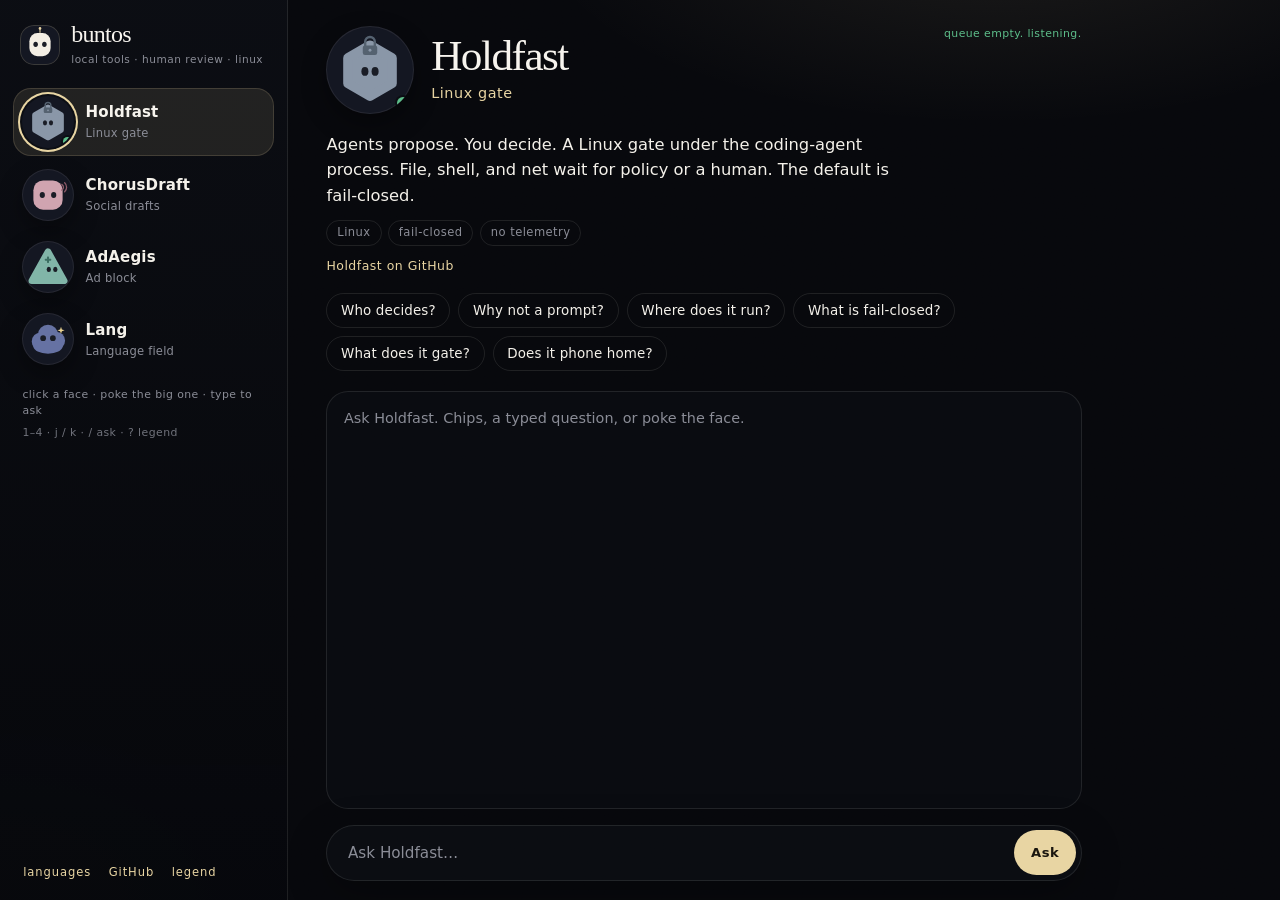
==== commit 2e0dd82b: "Remove optional live model replies from the desk." ====
--- a/docs/index.html
+++ b/docs/index.html
@@ -42,7 +42,6 @@
         <a href="./langs.html">languages</a>
         <a href="https://github.com/buntatoes">GitHub</a>
         <button type="button" class="text-btn" id="help-open">legend</button>
-        <button type="button" class="text-btn" id="ai-open">live</button>
       </footer>
     </aside>
 
@@ -75,15 +74,13 @@
           id="ask"
           name="ask"
           type="text"
-          maxlength="500"
+          maxlength="240"
           autocomplete="off"
           spellcheck="false"
           placeholder="Ask the bot…"
-          aria-describedby="live-pill"
         />
-        <button type="submit" class="send" id="ask-send">Ask</button>
+        <button type="submit" class="send">Ask</button>
       </form>
-      <button type="button" id="live-pill" class="live-pill" data-live="off">scripted · desk facts</button>
     </main>
   </div>
 
@@ -98,46 +95,9 @@
         <li><kbd>Enter</kbd> send · <kbd>Esc</kbd> close</li>
         <li>Click the big face to poke it</li>
         <li>Eyes follow the pointer</li>
-        <li>Chips stay on reviewed facts. <kbd>live</kbd> can send typed questions to a model in this browser</li>
       </ul>
-      <p class="help-foot">Holdfast gates Linux. ChorusDraft drafts. AdAegis blocks ads. Lang keeps the sky. GitHub Pages cannot hide a server key, so live replies use your key, local Ollama, or Chrome’s on-device model.</p>
+      <p class="help-foot">Holdfast gates Linux. ChorusDraft drafts. AdAegis blocks ads. Lang keeps the sky.</p>
       <button type="button" class="send" id="help-close">Got it</button>
-    </div>
-  </div>
-
-  <div id="ai" class="help" hidden>
-    <div class="help-card ai-card" role="dialog" aria-modal="true" aria-labelledby="ai-title">
-      <p class="kicker" id="ai-title">live replies</p>
-      <p class="help-lede">Typed questions can call a real model. Chips stay reviewed desk facts. The key never goes to GitHub.</p>
-      <form id="ai-form" class="ai-grid" action="#">
-        <label class="ai-check">
-          <input id="ai-live" type="checkbox" />
-          Live model for typed questions
-        </label>
-        <label>
-          Provider
-          <select id="ai-provider"></select>
-        </label>
-        <label id="ai-model-wrap">
-          Model
-          <input id="ai-model" type="text" spellcheck="false" autocomplete="off" />
-        </label>
-        <label id="ai-base-wrap">
-          Base URL
-          <input id="ai-base" type="text" spellcheck="false" autocomplete="off" placeholder="https://host/v1" />
-        </label>
-        <label id="ai-key-wrap">
-          API key
-          <input id="ai-key" type="password" spellcheck="false" autocomplete="off" />
-        </label>
-        <p id="ai-hint" class="ai-hint"></p>
-        <p id="ai-status" class="ai-status" role="status"></p>
-        <div class="ai-actions">
-          <button type="submit" class="send">Save</button>
-          <button type="button" class="send ghost" id="ai-forget">Forget key</button>
-          <button type="button" class="send ghost" id="ai-close">Close</button>
-        </div>
-      </form>
     </div>
   </div>
 
@@ -153,7 +113,6 @@
     </div>
   </noscript>
 
-  <script src="./desk-ai.js"></script>
   <script src="./desk.js"></script>
 </body>
 </html>
--- a/docs/desk.css
+++ b/docs/desk.css
@@ -658,6 +658,121 @@
   outline: none;
 }
 
+.send:disabled {
+  opacity: 0.55;
+  cursor: wait;
+}
+
+.send.ghost {
+  background: transparent;
+  color: var(--gold);
+  box-shadow: inset 0 0 0 1px rgba(232, 213, 163, 0.35);
+}
+
+.send.ghost:hover,
+.send.ghost:focus-visible {
+  background: rgba(232, 213, 163, 0.12);
+  color: var(--moon);
+}
+
+.live-pill {
+  align-self: flex-start;
+  margin: 0.55rem 0 0 0.35rem;
+  padding: 0;
+  border: 0;
+  background: none;
+  color: var(--mute);
+  font: inherit;
+  font-size: 0.68rem;
+  letter-spacing: 0.06em;
+  cursor: pointer;
+}
+
+.live-pill:hover,
+.live-pill:focus-visible {
+  color: var(--moon);
+  outline: none;
+}
+
+.live-pill[data-live="on"] {
+  color: var(--busy);
+}
+
+.turn.is-live .turn-who::after {
+  content: " · live";
+  color: var(--busy);
+  letter-spacing: 0.08em;
+}
+
+.ai-card {
+  width: min(32rem, 100%);
+}
+
+.ai-grid {
+  display: grid;
+  gap: 0.7rem;
+  margin: 0.95rem 0 0;
+}
+
+.ai-grid label {
+  display: grid;
+  gap: 0.3rem;
+  color: var(--mute);
+  font-size: 0.72rem;
+  letter-spacing: 0.08em;
+  text-transform: lowercase;
+}
+
+.ai-check {
+  grid-template-columns: auto 1fr;
+  align-items: center;
+  gap: 0.55rem;
+  color: var(--ink);
+  font-size: 0.9rem;
+  letter-spacing: 0.02em;
+  text-transform: none;
+}
+
+.ai-grid input,
+.ai-grid select {
+  margin: 0;
+  padding: 0.55rem 0.7rem;
+  border: 1px solid var(--hair);
+  border-radius: 0.75rem;
+  background: var(--well);
+  color: var(--moon);
+  font: inherit;
+  font-size: 0.9rem;
+  letter-spacing: 0;
+  text-transform: none;
+}
+
+.ai-grid input:focus,
+.ai-grid select:focus {
+  outline: none;
+  border-color: rgba(232, 213, 163, 0.55);
+}
+
+.ai-hint,
+.ai-status {
+  margin: 0;
+  color: var(--mute);
+  font-size: 0.82rem;
+  letter-spacing: 0;
+  text-transform: none;
+  line-height: 1.45;
+}
+
+.ai-status {
+  color: var(--gold);
+}
+
+.ai-actions {
+  display: flex;
+  flex-wrap: wrap;
+  gap: 0.5rem;
+}
+
 .help {
   position: fixed;
   inset: 0;
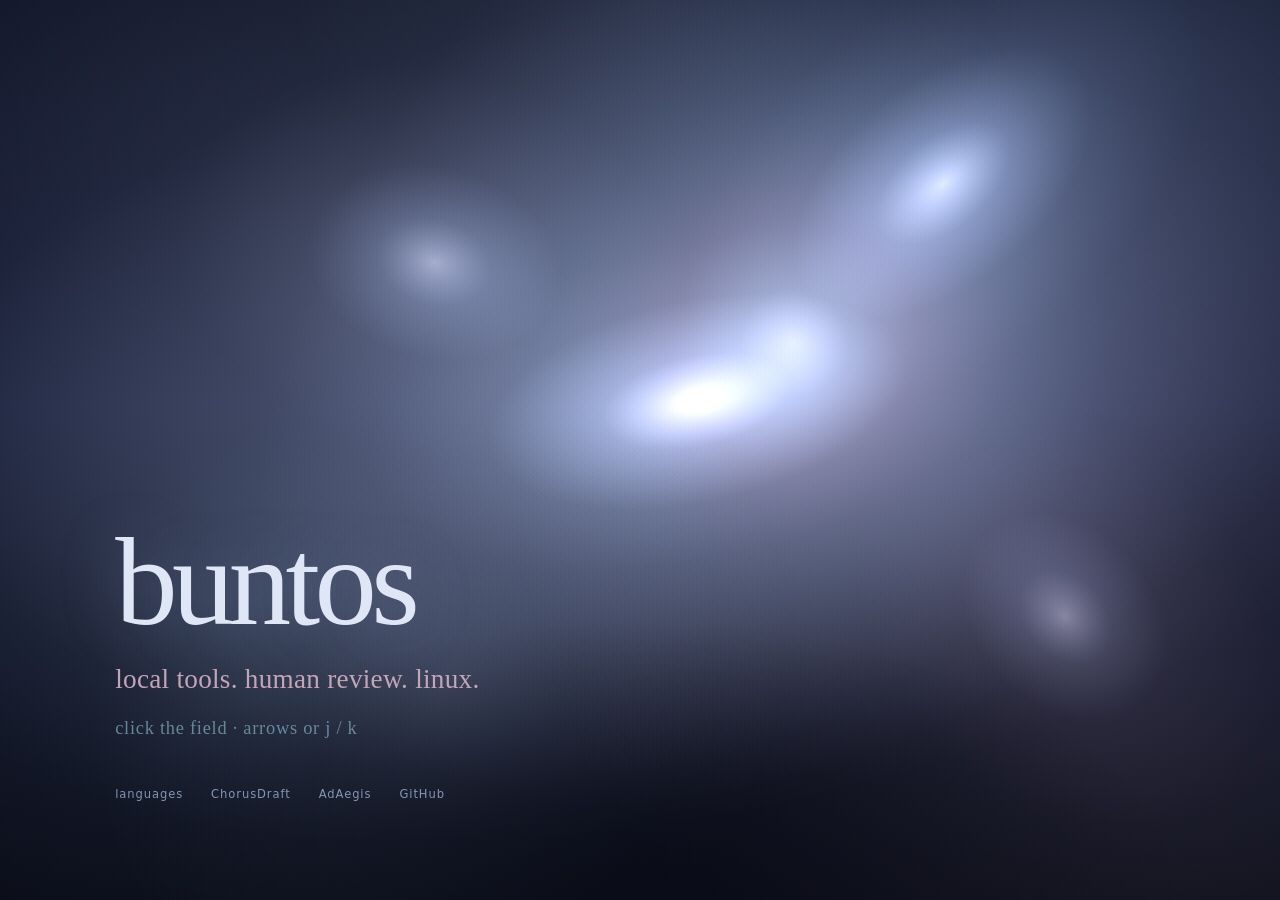
==== commit 7b072185: "Restore the original language-sky profile and field home. Co-authored-by: Cursor <cursoragent@cursor" ====
--- a/docs/index.html
+++ b/docs/index.html
@@ -4,115 +4,28 @@
   <meta charset="utf-8" />
   <meta name="viewport" content="width=device-width, initial-scale=1" />
   <title>Buntos</title>
-  <meta name="description" content="Buntos. Local tools. Human review. Linux. A Grok-bot desk of four little faces." />
-  <meta name="theme-color" content="#07080c" />
+  <meta name="description" content="Buntos. Local tools. Human review. Linux." />
+  <meta name="theme-color" content="#0c1124" />
   <meta property="og:title" content="Buntos" />
   <meta property="og:description" content="Local tools. Human review. Linux." />
   <meta property="og:type" content="website" />
-  <link rel="icon" href="./bots/desk.svg" type="image/svg+xml" />
-  <link rel="stylesheet" href="./desk.css" />
+  <link rel="stylesheet" href="./field.css" />
 </head>
 <body>
-  <a class="skip" href="#workspace">Skip to workspace</a>
-  <div class="grain" aria-hidden="true"></div>
-
-  <div class="desk">
-    <aside class="rail">
-      <header class="brand">
-        <img class="brand-face" src="./bots/desk.svg" width="36" height="36" alt="" />
-        <div>
-          <p class="brand-name">buntos</p>
-          <p class="brand-tag">local tools · human review · linux</p>
-        </div>
-      </header>
-
-      <div
-        id="roster"
-        class="roster"
-        role="listbox"
-        tabindex="0"
-        aria-label="Bots"
-        aria-activedescendant=""
-      ></div>
-
-      <p class="rail-hint">click a face · poke the big one · type to ask</p>
-      <p class="rail-keys">1–4 · j / k · / ask · ? legend</p>
-
-      <footer class="rail-foot">
-        <a href="./langs.html">languages</a>
-        <a href="https://github.com/buntatoes">GitHub</a>
-        <button type="button" class="text-btn" id="help-open">legend</button>
-      </footer>
-    </aside>
-
-    <main id="workspace" class="workspace">
-      <header class="work-head">
-        <button type="button" class="work-face" id="work-face" title="Poke the bot" aria-label="Poke the selected bot"></button>
-        <div class="work-id">
-          <h1 id="bot-name">—</h1>
-          <p id="bot-title" class="work-title"></p>
-        </div>
-        <p id="status-verb" class="status-verb" data-status="idle">idle</p>
-      </header>
-
-      <p id="bot-about" class="about"></p>
-      <ul id="specs" class="specs" hidden></ul>
-      <p class="visit-wrap">
-        <a id="bot-visit" class="visit" href="#" hidden></a>
-      </p>
-
-      <div id="chips" class="chips" role="group" aria-label="Prompts"></div>
-
-      <section class="surface" aria-label="Transcript">
-        <p id="empty-hint" class="empty">Click a face, tap a chip, or type a question.</p>
-        <div id="transcript" class="transcript" aria-live="polite" aria-relevant="additions"></div>
-      </section>
-
-      <form id="ask-form" class="composer" action="#">
-        <label class="sr-only" for="ask">Ask the selected bot</label>
-        <input
-          id="ask"
-          name="ask"
-          type="text"
-          maxlength="240"
-          autocomplete="off"
-          spellcheck="false"
-          placeholder="Ask the bot…"
-        />
-        <button type="submit" class="send">Ask</button>
-      </form>
-    </main>
-  </div>
-
-  <div id="help" class="help" hidden>
-    <div class="help-card" role="dialog" aria-modal="true" aria-labelledby="help-title">
-      <p class="kicker" id="help-title">legend</p>
-      <p class="help-lede">Four little bots. Simple shapes, eyes, motion. Not a chat persona — a desk.</p>
-      <ul>
-        <li><kbd>1</kbd>–<kbd>4</kbd> sit at a bot</li>
-        <li><kbd>j</kbd> / <kbd>k</kbd> or arrows walk the roster</li>
-        <li><kbd>/</kbd> focus the ask bar</li>
-        <li><kbd>Enter</kbd> send · <kbd>Esc</kbd> close</li>
-        <li>Click the big face to poke it</li>
-        <li>Eyes follow the pointer</li>
-      </ul>
-      <p class="help-foot">Holdfast gates Linux. ChorusDraft drafts. AdAegis blocks ads. Lang keeps the sky.</p>
-      <button type="button" class="send" id="help-close">Got it</button>
-    </div>
-  </div>
-
-  <noscript>
-    <div class="noscript">
-      <p>This desk needs JavaScript. Meanwhile:</p>
-      <ul>
-        <li><a href="https://github.com/buntatoes/holdfast">Holdfast</a> — Linux gate</li>
-        <li><a href="https://github.com/buntatoes/chorusdraft">ChorusDraft</a> — social drafts</li>
-        <li><a href="https://github.com/buntatoes/adaegis">AdAegis</a> — ad blocker</li>
-        <li><a href="./langs.html">languages</a> — constellation</li>
-      </ul>
-    </div>
-  </noscript>
-
-  <script src="./desk.js"></script>
+  <canvas id="field" aria-hidden="true"></canvas>
+  <div class="veil" aria-hidden="true"></div>
+  <p id="whisper" class="whisper" aria-live="polite"></p>
+  <main>
+    <h1 class="name">buntos</h1>
+    <p class="quiet">local tools. human review. linux.</p>
+    <p class="hint">click the field · arrows or j / k</p>
+    <nav aria-label="Places">
+      <a href="./langs.html">languages</a>
+      <a href="https://github.com/buntatoes/chorusdraft">ChorusDraft</a>
+      <a href="https://github.com/buntatoes/adaegis">AdAegis</a>
+      <a href="https://github.com/buntatoes">GitHub</a>
+    </nav>
+  </main>
+  <script src="./field.js"></script>
 </body>
 </html>
--- a/docs/field.css
+++ b/docs/field.css
@@ -0,0 +1,177 @@
+:root {
+  --night: #090b16;
+  --fog: #0c1124;
+  --mist: #141a33;
+  --moon: #dfe6f5;
+  --moon-soft: #e8e4f0;
+  --rose: #c4a5b8;
+  --water: #7aa3b8;
+  --bloom: #9bb0d4;
+  --serif: Georgia, "Iowan Old Style", "Palatino Linotype", Palatino, serif;
+  --ui: system-ui, -apple-system, "Segoe UI", sans-serif;
+}
+
+*,
+*::before,
+*::after {
+  box-sizing: border-box;
+}
+
+html,
+body {
+  margin: 0;
+  min-height: 100%;
+  background: #090b16;
+  color: var(--moon-soft);
+}
+
+body {
+  min-height: 100vh;
+  min-height: 100dvh;
+  overflow: hidden;
+  font-family: var(--serif);
+  background:
+    radial-gradient(120% 80% at 50% -10%, #141a33 0%, transparent 55%),
+    radial-gradient(90% 70% at 100% 100%, rgba(122, 163, 184, 0.18), transparent 50%),
+    radial-gradient(70% 60% at 0% 90%, rgba(196, 165, 184, 0.14), transparent 48%),
+    linear-gradient(180deg, #0c1124 0%, #141a33 42%, #090b16 100%);
+}
+
+#field {
+  position: fixed;
+  inset: 0;
+  width: 100%;
+  height: 100%;
+  display: block;
+  z-index: 0;
+  pointer-events: none;
+}
+
+.veil {
+  position: fixed;
+  inset: 0;
+  z-index: 1;
+  pointer-events: none;
+  background:
+    radial-gradient(ellipse 70% 50% at 50% 100%, rgba(9, 11, 22, 0.55), transparent 62%),
+    radial-gradient(ellipse 50% 40% at 50% 0%, rgba(155, 176, 212, 0.08), transparent 55%);
+}
+
+.whisper {
+  position: fixed;
+  left: 50%;
+  top: 38%;
+  z-index: 4;
+  margin: 0;
+  max-width: 90vw;
+  pointer-events: none;
+  transform: translate(-50%, -50%);
+  font-family: var(--serif);
+  font-size: clamp(2.6rem, 8vw, 6.2rem);
+  font-weight: 400;
+  letter-spacing: 0.01em;
+  line-height: 1;
+  text-align: center;
+  color: var(--moon-soft);
+  text-shadow:
+    0 0 36px rgba(155, 176, 212, 0.55),
+    0 0 72px rgba(196, 165, 184, 0.28);
+  mix-blend-mode: screen;
+  opacity: 0;
+  transition: opacity 0.9s ease;
+}
+
+.whisper.is-on {
+  opacity: 0.94;
+}
+
+.whisper.is-out {
+  opacity: 0;
+  transition: opacity 1.5s ease;
+}
+
+main {
+  position: relative;
+  z-index: 3;
+  min-height: 100vh;
+  min-height: 100dvh;
+  display: flex;
+  flex-direction: column;
+  justify-content: flex-end;
+  padding: 8vh 9vw 11vh;
+  max-width: 44rem;
+}
+
+.name {
+  margin: 0;
+  font-size: clamp(3.4rem, 10vw, 7.8rem);
+  font-weight: 400;
+  letter-spacing: -0.045em;
+  line-height: 0.9;
+  text-transform: lowercase;
+  color: var(--moon);
+  text-shadow: 0 0 64px rgba(155, 176, 212, 0.28);
+}
+
+.quiet {
+  margin: 1.4rem 0 0;
+  max-width: 22em;
+  font-size: clamp(1.15rem, 2.5vw, 1.7rem);
+  font-weight: 400;
+  letter-spacing: 0.01em;
+  line-height: 1.45;
+  text-transform: lowercase;
+  color: var(--rose);
+}
+
+.hint {
+  margin: 1.05rem 0 0;
+  max-width: 28em;
+  font-family: var(--serif);
+  font-size: clamp(0.95rem, 1.8vw, 1.15rem);
+  font-weight: 400;
+  letter-spacing: 0.04em;
+  line-height: 1.4;
+  text-transform: lowercase;
+  color: var(--water);
+  opacity: 0.78;
+}
+
+nav {
+  margin-top: 2.8rem;
+  display: flex;
+  flex-wrap: wrap;
+  gap: 0.9rem 1.75rem;
+  font-family: var(--ui);
+  font-size: 0.72rem;
+  font-weight: 500;
+  letter-spacing: 0.08em;
+}
+
+nav a {
+  color: var(--bloom);
+  text-decoration: none;
+  opacity: 0.82;
+}
+
+nav a:hover {
+  color: var(--moon);
+  opacity: 1;
+}
+
+nav a:focus-visible {
+  outline: none;
+  color: var(--moon);
+  opacity: 1;
+  box-shadow: 0 0 0 6px rgba(155, 176, 212, 0.18);
+  border-radius: 999px;
+}
+
+@media (prefers-reduced-motion: reduce) {
+  *,
+  *::before,
+  *::after {
+    animation: none !important;
+    transition: none !important;
+  }
+}
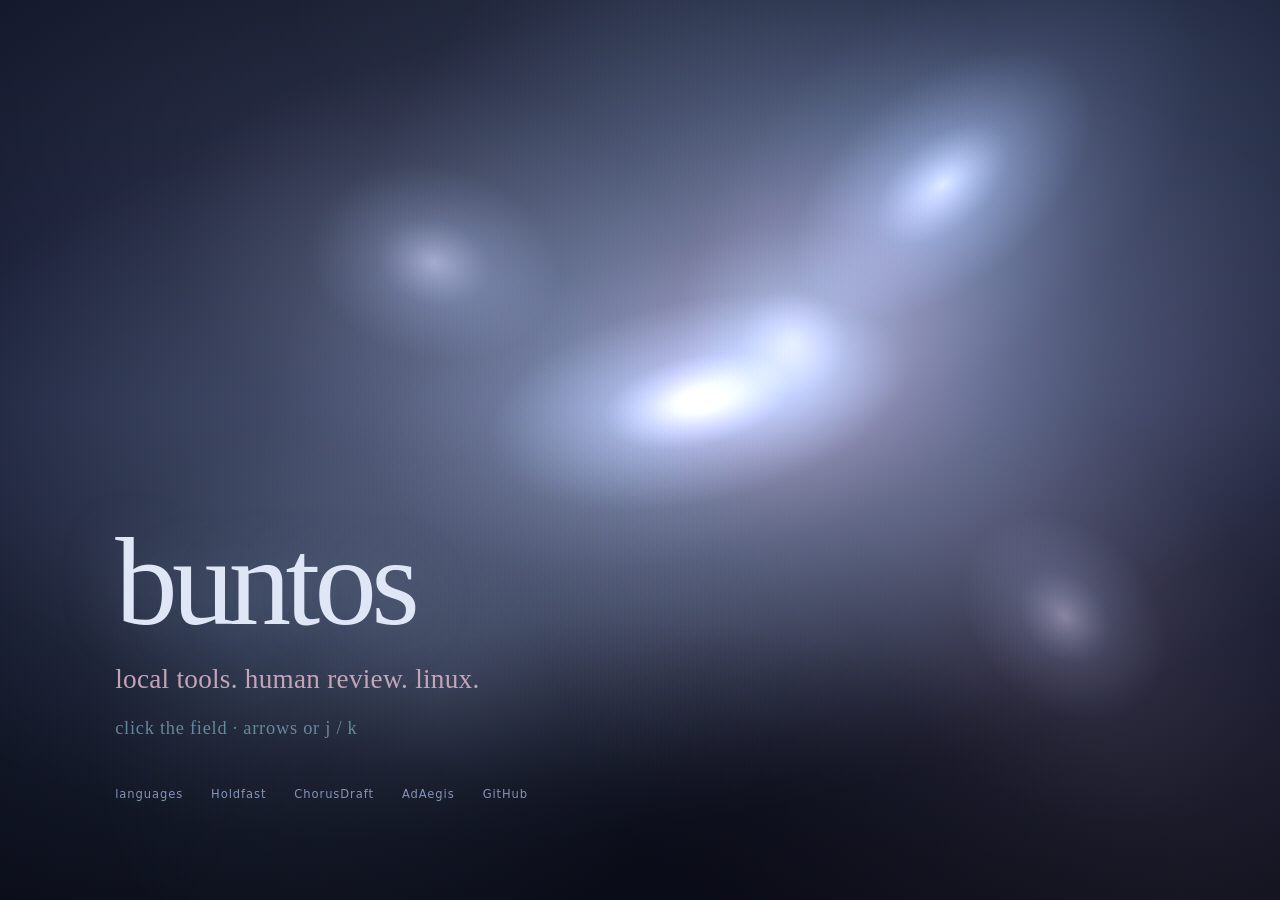
==== commit c7808b6b: "Put Holdfast, SpecPulse, and RingZero on the language-sky desk. Co-authored-by: Cursor <cursoragent@" ====
--- a/docs/index.html
+++ b/docs/index.html
@@ -21,6 +21,7 @@
     <p class="hint">click the field · arrows or j / k</p>
     <nav aria-label="Places">
       <a href="./langs.html">languages</a>
+      <a href="https://github.com/buntatoes/holdfast">Holdfast</a>
       <a href="https://github.com/buntatoes/chorusdraft">ChorusDraft</a>
       <a href="https://github.com/buntatoes/adaegis">AdAegis</a>
       <a href="https://github.com/buntatoes">GitHub</a>
